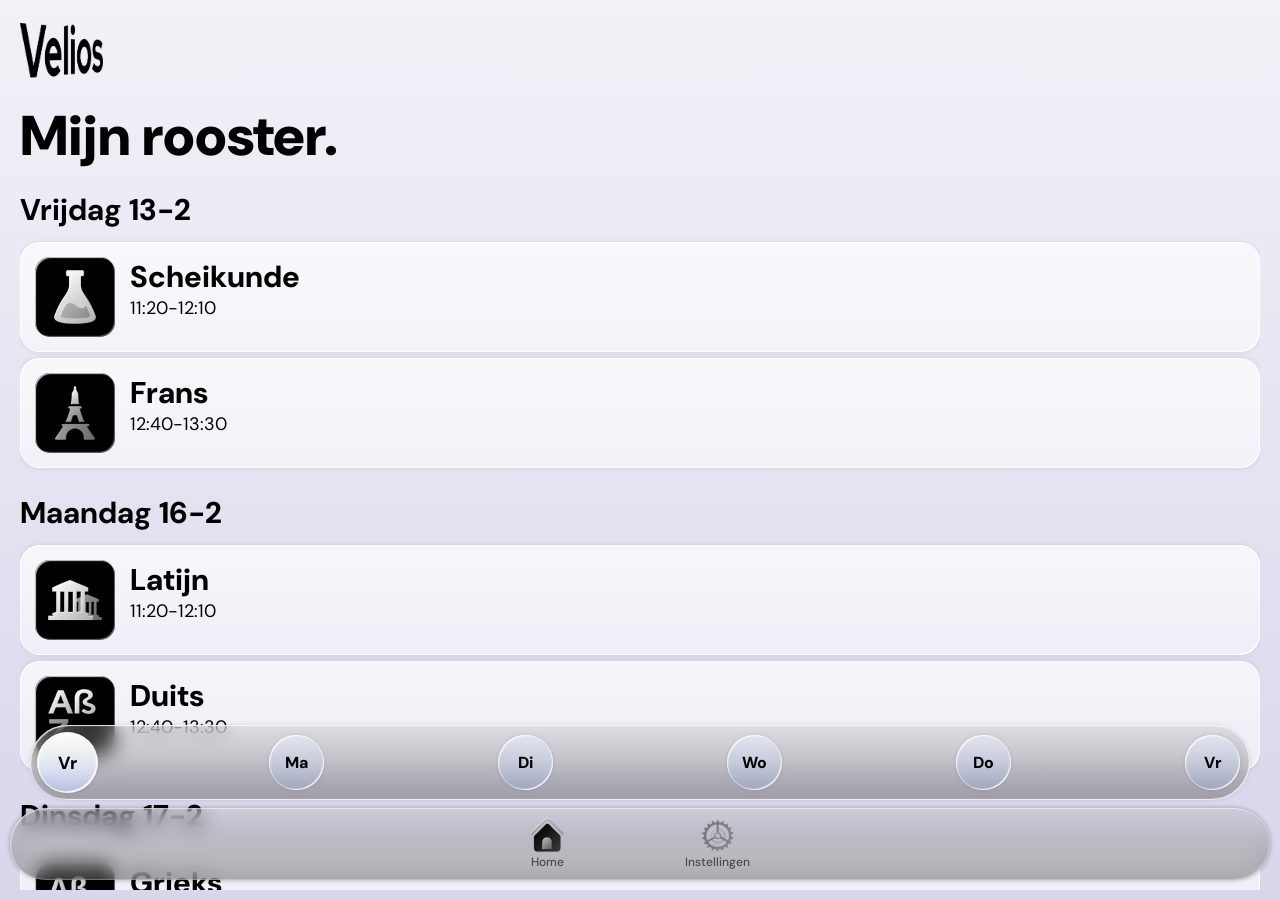
==== app/index.html @ 02312502 "test" ====
<!DOCTYPE html>
<html lang="nl">
<head>
  <meta charset="UTF-8" />
  <meta name="viewport" content="width=device-width, initial-scale=1.0, maximum-scale=1.0, minimum-scale=1.0, user-scalable=no"/>
  <title>vRooster</title>
  <link rel="stylesheet" id="themeStylesheet" href="webapp.css"/>
  <link rel="manifest" href="manifest.json">
  <meta name="theme-color" content="#F2F1F7">
  <meta name="apple-mobile-web-app-status-bar-style" content="black-translucent">
  <meta name="apple-mobile-web-app-capable" content="yes">
  <link href="https://cdn.jsdelivr.net/npm/bootstrap-icons/font/bootstrap-icons.css" rel="stylesheet">
  <link rel="stylesheet" href="https://fonts.googleapis.com/css2?family=Material+Symbols+Outlined:opsz,wght,FILL,GRAD@20..48,100..700,0..1,-50..200&icon_names=install_desktop" />
</head>
<body>
    <div class="main-content">
        <div class="logo"></div>
        <h1>Mijn rooster.</h1>
        <div class="rooster">
            <div class="zijbalk">
              <div class="dag-knop" onclick="window.location.href='#vrij'">Vr</div>
              <div class="dag-knop" onclick="window.location.href='#ma'">Ma</div>
              <div class="dag-knop" onclick="window.location.href='#di'">Di</div>
              <div class="dag-knop" onclick="window.location.href='#wo'">Wo</div>
              <div class="dag-knop" onclick="window.location.href='#do'">Do</div>
              <div class="dag-knop" onclick="window.location.href='#vr'">Vr</div>
            </div>
            <div class="lijst">
              <div class="dag" id="vrij">
                <div class="dag-titel"><b>Vrijdag</b> 13-2</div>
                <div class="dag-knoppen">
                  <div class="lijst-item" data-overlay="overlay-1">
                    <div class="dag-img" data-vak="sk"></div>
                    <div class="dag-titels">
                      <div class="titel">Scheikunde</div>
                      <div class="subtitel">11:20-12:10</div>
                    </div>
                  </div>
                  <div class="lijst-item" data-overlay="overlay-7">
                    <div class="dag-img" data-vak="fa"></div>
                    <div class="dag-titels">
                      <div class="titel">Frans</div>
                      <div class="subtitel">12:40-13:30</div>
                    </div>
                  </div>
                </div>
              </div>
              
              <div class="dag" id="ma">
                <div class="dag-titel"><b>Maandag</b> 16-2</div>
                <div class="dag-knoppen">
                  <div class="lijst-item" data-overlay="overlay-2">
                    <div class="dag-img" data-vak="la"></div>
                    <div class="dag-titels">
                      <div class="titel">Latijn</div>
                      <div class="subtitel">11:20-12:10</div>
                    </div>
                  </div>
                  <div class="lijst-item" data-overlay="overlay-8">
                    <div class="dag-img" data-vak="du"></div>
                    <div class="dag-titels">
                      <div class="titel">Duits</div>
                      <div class="subtitel">12:40-13:30</div>
                    </div>
                  </div>
                </div>
              </div>

              <div class="dag" id="di">
                <div class="dag-titel"><b>Dinsdag</b> 17-2</div>
                <div class="dag-knoppen">
                  <div class="lijst-item" data-overlay="overlay-3">
                    <div class="dag-img" data-vak="gr"></div>
                    <div class="dag-titels">
                      <div class="titel">Grieks</div>
                      <div class="subtitel">11:20-12:10</div>
                    </div>
                  </div>
                  <div class="lijst-item" data-overlay="overlay-9">
                    <div class="dag-img" data-vak="wi"></div>
                    <div class="dag-titels">
                      <div class="titel">Wiskunde</div>
                      <div class="subtitel">12:40-13:30</div>
                    </div>
                  </div>
                </div>
              </div>

              <div class="dag" id="wo">
                <div class="dag-titel"><b>Woensdag</b> 18-2</div>
                <div class="dag-knoppen">
                  <div class="lijst-item" data-overlay="overlay-4">
                    <div class="dag-img" data-vak="ak"></div>
                    <div class="dag-titels">
                      <div class="titel">Aardrijkskunde</div>
                      <div class="subtitel">11:20-12:10</div>
                    </div>
                  </div>
                  <div class="lijst-item" data-overlay="overlay-10">
                    <div class="dag-img" data-vak="ec"></div>
                    <div class="dag-titels">
                      <div class="titel">Economie</div>
                      <div class="subtitel">12:40-13:30</div>
                    </div>
                  </div>
                </div>
              </div>

              <div class="dag" id="do">
                <div class="dag-titel"><b>Donderdag</b> 19-2</div>
                <div class="dag-knoppen">
                  <div class="lijst-item" data-overlay="overlay-5">
                    <div class="dag-img" data-vak="ne"></div>
                    <div class="dag-titels">
                      <div class="titel">Nederlands</div>
                      <div class="subtitel">11:20-12:10</div>
                    </div>
                  </div>
                  <div class="lijst-item" data-overlay="overlay-11">
                    <div class="dag-img" data-vak="na"></div>
                    <div class="dag-titels">
                      <div class="titel">Natuurkunde</div>
                      <div class="subtitel">12:40-13:30</div>
                    </div>
                  </div>
                </div>
              </div>

              <div class="dag" id="vr">
                <div class="dag-titel"><b>Vrijdag</b> 20-2</div>
                <div class="dag-knoppen">
                  <div class="lijst-item" data-overlay="overlay-6">
                    <div class="dag-img" data-vak="gs"></div>
                    <div class="dag-titels">
                      <div class="titel">Geschiedenis</div>
                      <div class="subtitel">11:20-12:10</div>
                    </div>
                  </div>
                  <div class="lijst-item" data-overlay="overlay-12">
                    <div class="dag-img" data-vak="en"></div>
                    <div class="dag-titels">
                      <div class="titel">Engels</div>
                      <div class="subtitel">12:40-13:30</div>
                    </div>
                  </div>
                </div>
              </div>
            </div>
        </div>
    </div>
    
    <div class="nav">
        <div class="nav-button" onclick="window.location.href='index.html'"><div class="nav-item" data-nav-name="home" data-active="1"></div><div class="nav-label">Home</div></div>
        <div class="nav-button" onclick="window.location.href='settings.html'"><div class="nav-item" data-nav-name="settings" data-active="0"></div><div class="nav-label">Instellingen</div></div>
    </div>

    <!-- Overlays -->
    <div id="overlay-1" class="overlay" aria-hidden="true">
      <div class="overlay-panel" role="dialog" aria-modal="true">
        <div class="overlay-content">
          <div class="overlay-header">
            <div>
              <button class="overlay-close"><div class="esc-btn"></div> Sluiten</button>
              <div class="overlay-title"><div class="titel-img" data-ticon="scheikunde"></div>Scheikunde</div>
              <div class="overlay-body">
                <a href="https://quizlet.com/user/HeyTap/folders/ctp2-2526?i=5mmwjl&x=1xqt" target="_blank" rel="noopener noreferrer"><button class="overlay-btn-quizlet"><div class="quizlet-img"></div>Quizlet</button></a>
                <a href="https://murmellius.magister.net/magister/#/vandaag" target="_blank" rel="noopener noreferrer"><button class="overlay-btn"><div class="magister-img"></div>Magister</button></a>
                <a href="https://drive.google.com/drive/folders/1xifZpcXIuxnKVonqNxPSVy7SeA1ktw_2?usp=sharing" target="_blank" rel="noopener noreferrer"><button class="overlay-btn"><div class="bestanden-img"></div>Bestanden</button></a>
              </div>
              <div class="overlay-subtitle"><b>Theorie:</b><br>Hoofdstuk 2 en 3 (excl. §3.4) en kennis hoofdstuk 1.<br><br><b>Begrippen:</b><br>Hoofdstuk 2 en 3 (excl. §3.4) en evt. hoofdstuk 1.<br><br><b>Overig:</b><br>Reactievergelijkingen kloppend maken.</div>
            </div>
          </div>
        </div>
      </div>
    </div>

    <div id="overlay-2" class="overlay" aria-hidden="true">
      <div class="overlay-panel" role="dialog" aria-modal="true">
        <div class="overlay-content">
          <div class="overlay-header">
            <div>
              <button class="overlay-close"><div class="esc-btn"></div> Sluiten</button>
              <div class="overlay-title"><div class="titel-img" data-ticon="latijn"></div>Latijn</div>
              <div class="overlay-body">
                <a href="https://murmellius.magister.net/magister/#/vandaag" target="_blank" rel="noopener noreferrer"><button class="overlay-btn"><div class="magister-img"></div>Magister</button></a>
                <a href="https://drive.google.com/drive/folders/1baB-trtODlMS1krdKDX-0Hj2qSnZIbfF?usp=sharing" target="_blank" rel="noopener noreferrer"><button class="overlay-btn"><div class="bestanden-img"></div>Bestanden</button></a>
              </div>
              <div class="overlay-subtitle"><b>Theorie:</b><br>Cultuur en grammatica hoofdstuk 15 en 16, teksten 15A, 15B en 16B.<br><br><b>Begrippen:</b><br>-<br><br><b>Overig:</b><br>-</div>
            </div>
          </div>
        </div>
      </div>
    </div>

    <div id="overlay-3" class="overlay" aria-hidden="true">
      <div class="overlay-panel" role="dialog" aria-modal="true">
        <div class="overlay-content">
          <div class="overlay-header">
            <div>
              <button class="overlay-close"><div class="esc-btn"></div> Sluiten</button>
              <div class="overlay-title"><div class="titel-img" data-ticon="grieks"></div>Grieks</div>
              <div class="overlay-body">
                <a href="https://murmellius.magister.net/magister/#/vandaag" target="_blank" rel="noopener noreferrer"><button class="overlay-btn"><div class="magister-img"></div>Magister</button></a>
                <a href="https://drive.google.com/drive/folders/1paKeto_-3y1mDDMxD_5ZOLMPCYskaXbC?usp=sharing" target="_blank" rel="noopener noreferrer"><button class="overlay-btn"><div class="bestanden-img"></div>Bestanden</button></a>
              </div>
              <div class="overlay-subtitle"><b>Theorie:</b><br>Grammatica thema 6, cultuur en Griekse teksten hoofdstuk 26, 27 en 28.<br><br><b>Begrippen:</b><br>-<br><br><b>Overig:</b><br>-</div>
            </div>
          </div>
        </div>
      </div>
    </div>

    <div id="overlay-4" class="overlay" aria-hidden="true">
      <div class="overlay-panel" role="dialog" aria-modal="true">
        <div class="overlay-content">
          <div class="overlay-header">
            <div>
              <button class="overlay-close"><div class="esc-btn"></div> Sluiten</button>
              <div class="overlay-title"><div class="titel-img" data-ticon="aardrijkskunde"></div>Aardrijkskunde</div>
              <div class="overlay-body">
                <a href="https://quizlet.com/user/HeyTap/folders/ctp2-2526?i=5mmwjl&x=1xqt" target="_blank" rel="noopener noreferrer"><button class="overlay-btn-quizlet"><div class="quizlet-img"></div>Quizlet</button></a>
                <a href="https://murmellius.magister.net/magister/#/vandaag" target="_blank" rel="noopener noreferrer"><button class="overlay-btn"><div class="magister-img"></div>Magister</button></a>
                <a href="https://drive.google.com/drive/folders/1UbmNF2tttqWKA5SFx-zNnhwEPM0RE98z?usp=sharing" target="_blank" rel="noopener noreferrer"><button class="overlay-btn"><div class="bestanden-img"></div>Bestanden</button></a>
              </div>
              <div class="overlay-subtitle"><b>Theorie:</b><br>Hoofdstuk 1 (§1.2 t/m §1.5) en Hoofdstuk 3 (§3.1 t/m §3.5).<br><br><b>Begrippen:</b><br>Hoofdstuk 1 (§1.2 t/m §1.5) en Hoofdstuk 3 (§3.1 t/m §3.5).<br><br><b>Overig:</b><br>-</div>
            </div>
          </div>
        </div>
      </div>
    </div>

    <div id="overlay-5" class="overlay" aria-hidden="true">
      <div class="overlay-panel" role="dialog" aria-modal="true">
        <div class="overlay-content">
          <div class="overlay-header">
            <div>
              <button class="overlay-close"><div class="esc-btn"></div> Sluiten</button>
              <div class="overlay-title"><div class="titel-img" data-ticon="nederlands"></div>Nederlands</div>
              <div class="overlay-body">
                <a href="https://murmellius.magister.net/magister/#/vandaag" target="_blank" rel="noopener noreferrer"><button class="overlay-btn"><div class="magister-img"></div>Magister</button></a>
                <a href="https://drive.google.com/drive/folders/15dHuR2Rnv5O-DC753tPuphvROs0MQaQZ?usp=sharing" target="_blank" rel="noopener noreferrer"><button class="overlay-btn"><div class="bestanden-img"></div>Bestanden</button></a>
              </div>
              <div class="overlay-subtitle"><b>Theorie:</b><br>Syllabus zinsontleden.<br><br><b>Begrippen:</b><br>-<br><br><b>Overig:</b><br>Trappetjesschema kunnen maken en bijzinnen kunnen benoemen.</div>
            </div>
          </div>
        </div>
      </div>
    </div>

    <div id="overlay-6" class="overlay" aria-hidden="true">
      <div class="overlay-panel" role="dialog" aria-modal="true">
        <div class="overlay-content">
          <div class="overlay-header">
            <div>
              <button class="overlay-close"><div class="esc-btn"></div> Sluiten</button>
              <div class="overlay-title"><div class="titel-img" data-ticon="geschiedenis"></div>Geschiedenis</div>
              <div class="overlay-body">
                <a href="https://quizlet.com/user/HeyTap/folders/ctp2-2526?i=5mmwjl&x=1xqt" target="_blank" rel="noopener noreferrer"><button class="overlay-btn-quizlet"><div class="quizlet-img"></div>Quizlet</button></a>
                <a href="https://murmellius.magister.net/magister/#/vandaag" target="_blank" rel="noopener noreferrer"><button class="overlay-btn"><div class="magister-img"></div>Magister</button></a>
                <a href="https://drive.google.com/drive/folders/1t8EAqn1Rl3Bfpl7nsSO-A2JWp3LuMhgz?usp=sharing" target="_blank" rel="noopener noreferrer"><button class="overlay-btn"><div class="bestanden-img"></div>Bestanden</button></a>
              </div>
              <div class="overlay-subtitle"><b>Theorie:</b><br>Hoofdstuk 3: De tweede wereldoorlog (§3.1 t/m §3.3).<br><br><b>Begrippen:</b><br>§3.1 t/m §3.3.<br><br><b>Overig:</b><br>Vaardigheden bron herkennen.</div>
            </div>
          </div>
        </div>
      </div>
    </div>

    <div id="overlay-7" class="overlay" aria-hidden="true">
      <div class="overlay-panel" role="dialog" aria-modal="true">
        <div class="overlay-content">
          <div class="overlay-header">
            <div>
              <button class="overlay-close"><div class="esc-btn"></div> Sluiten</button>
              <div class="overlay-title"><div class="titel-img" data-ticon="frans"></div>Frans</div>
              <div class="overlay-body">
                <a href="https://murmellius.magister.net/magister/#/vandaag" target="_blank" rel="noopener noreferrer"><button class="overlay-btn"><div class="magister-img"></div>Magister</button></a>
                <a href="https://drive.google.com/drive/folders/1-wJZ_h_q9RV143Wyxvhl-gcInwqY53K3?usp=sharing" target="_blank" rel="noopener noreferrer"><button class="overlay-btn"><div class="bestanden-img"></div>Bestanden</button></a>
              </div>
              <div class="overlay-subtitle"><b>Theorie:</b><br>Hoofdstuk 2 (deel A, B, C, D, E, F, G, H) en hoofdstuk 3 (deel A, B, C, D).<br><br><b>Begrippen:</b><br>Hoofdstuk 2 deel A, B, E, F en hoofdstuk 3 deel A, B.<br><br><b>Overig:</b><br>Phrases-clés en onrglm. ww'en.</div>
            </div>
          </div>
        </div>
      </div>
    </div>

    <div id="overlay-8" class="overlay" aria-hidden="true">
      <div class="overlay-panel" role="dialog" aria-modal="true">
        <div class="overlay-content">
          <div class="overlay-header">
            <div>
              <button class="overlay-close"><div class="esc-btn"></div> Sluiten</button>
              <div class="overlay-title"><div class="titel-img" data-ticon="duits"></div>Duits</div>
              <div class="overlay-body">
                <a href="https://quizlet.com/user/HeyTap/folders/ctp2-2526?i=5mmwjl&x=1xqt" target="_blank" rel="noopener noreferrer"><button class="overlay-btn-quizlet"><div class="quizlet-img"></div>Quizlet</button></a>
                <a href="https://murmellius.magister.net/magister/#/vandaag" target="_blank" rel="noopener noreferrer"><button class="overlay-btn"><div class="magister-img"></div>Magister</button></a>
                <a href="https://drive.google.com/drive/folders/1UbmNF2tttqWKA5SFx-zNnhwEPM0RE98z?usp=sharing" target="_blank" rel="noopener noreferrer"><button class="overlay-btn"><div class="bestanden-img"></div>Bestanden</button></a>
              </div>
              <div class="overlay-subtitle"><b>Theorie:</b><br>Grammatica 1A-1K (excl. onvt.vt. regelmatige ww'en) en 2A-2J, lezen niveau B1.<br><br><b>Begrippen:</b><br>Vokabeln S45, S50, S7 en S9.<br><br><b>Overig:</b><br>Schrijven van een mail (S7, A7) en luistertoets (onder lestijd).</div>
            </div>
          </div>
        </div>
      </div>
    </div>

    <div id="overlay-9" class="overlay" aria-hidden="true">
      <div class="overlay-panel" role="dialog" aria-modal="true">
        <div class="overlay-content">
          <div class="overlay-header">
            <div>
              <button class="overlay-close"><div class="esc-btn"></div> Sluiten</button>
              <div class="overlay-title"><div class="titel-img" data-ticon="wiskunde"></div>Wiskunde</div>
              <div class="overlay-body">
                <a href="https://murmellius.magister.net/magister/#/vandaag" target="_blank" rel="noopener noreferrer"><button class="overlay-btn"><div class="magister-img"></div>Magister</button></a>
                <a href="https://drive.google.com/drive/folders/1JxLQk4R6vttBavVn1uc8hpKeva16Ac4c?usp=sharing" target="_blank" rel="noopener noreferrer"><button class="overlay-btn"><div class="bestanden-img"></div>Bestanden</button></a>
              </div>
              <div class="overlay-subtitle"><b>Theorie:</b><br>Hoofdstuk 5 (en kennis H3).<br><br><b>Begrippen:</b><br>-<br><br><b>Overig:</b><br>ABC-formule en X defineren.</div>
            </div>
          </div>
        </div>
      </div>
    </div>

    <div id="overlay-10" class="overlay" aria-hidden="true">
      <div class="overlay-panel" role="dialog" aria-modal="true">
        <div class="overlay-content">
          <div class="overlay-header">
            <div>
              <button class="overlay-close"><div class="esc-btn"></div> Sluiten</button>
              <div class="overlay-title"><div class="titel-img" data-ticon="economie"></div>Economie</div>
              <div class="overlay-body">
                <a href="https://quizlet.com/user/HeyTap/folders/ctp2-2526?i=5mmwjl&x=1xqt" target="_blank" rel="noopener noreferrer"><button class="overlay-btn-quizlet"><div class="quizlet-img"></div>Quizlet</button></a>
                <a href="https://murmellius.magister.net/magister/#/vandaag" target="_blank" rel="noopener noreferrer"><button class="overlay-btn"><div class="magister-img"></div>Magister</button></a>
                <a href="https://drive.google.com/drive/folders/10BjxebOg1-P_90GWMWI9JBJyTt0SoIKf?usp=sharing" target="_blank" rel="noopener noreferrer"><button class="overlay-btn"><div class="bestanden-img"></div>Bestanden</button></a>
              </div>
              <div class="overlay-subtitle"><b>Proefwerk alleen voor herkansing.</b><br><br><b>Theorie:</b><br>Syllabus economie leerdoel 1 t/m 16, 18, 19 en opdrachtem 1 t/m 8.<br><br><b>Begrippen:</b><br>Theorie syllabus.<br><br><b>Overig:</b><br>Grafiek tekenen.</div>
            </div>
          </div>
        </div>
      </div>
    </div>

    <div id="overlay-11" class="overlay" aria-hidden="true">
      <div class="overlay-panel" role="dialog" aria-modal="true">
        <div class="overlay-content">
          <div class="overlay-header">
            <div>
              <button class="overlay-close"><div class="esc-btn"></div> Sluiten</button>
              <div class="overlay-title"><div class="titel-img" data-ticon="natuurkunde"></div>Natuurkunde</div>
              <div class="overlay-body">
                <a href="https://quizlet.com/user/HeyTap/folders/ctp2-2526?i=5mmwjl&x=1xqt" target="_blank" rel="noopener noreferrer"><button class="overlay-btn-quizlet"><div class="quizlet-img"></div>Quizlet</button></a>
                <a href="https://murmellius.magister.net/magister/#/vandaag" target="_blank" rel="noopener noreferrer"><button class="overlay-btn"><div class="magister-img"></div>Magister</button></a>
                <a href="https://drive.google.com/drive/folders/1QP76MRRitgC93EeKIkt-t6_TiZYm4rct?usp=sharing" target="_blank" rel="noopener noreferrer"><button class="overlay-btn"><div class="bestanden-img"></div>Bestanden</button></a>
              </div>
              <div class="overlay-subtitle"><b>Theorie:</b><br>Hoofdstuk 2 (§2.1 t/m 2.5) excl. 'Een platte lens...' (103), 'Convergeren met een spiegel' (105), 'Schotelantenne', 'Telescoop' (106), 'Holle lens en...' (113), 'In- en uitzoomen' (128), Tekst 131-132 en Hoofdstuk 3 (§3.2 t/m §3.5).<br><br><b>Begrippen:</b><br>Hoofdstuk 2 §2 t/m §5 en hoofdstuk 3 §3.2 t/m §3.5.<br><br><b>Overig:</b><br>Vervalvergelijking opschrijven.</div>
            </div>
          </div>
        </div>
      </div>
    </div>

    <div id="overlay-12" class="overlay" aria-hidden="true">
      <div class="overlay-panel" role="dialog" aria-modal="true">
        <div class="overlay-content">
          <div class="overlay-header">
            <div>
              <button class="overlay-close"><div class="esc-btn"></div> Sluiten</button>
              <div class="overlay-title"><div class="titel-img" data-ticon="engels"></div>Engels</div>
              <div class="overlay-body">
                <a href="https://murmellius.magister.net/magister/#/vandaag" target="_blank" rel="noopener noreferrer"><button class="overlay-btn"><div class="magister-img"></div>Magister</button></a>
                <a href="https://drive.google.com/drive/folders/101mYx_4WwLLp5r0htZbWBG0E_zvIDpu4?usp=sharing" target="_blank" rel="noopener noreferrer"><button class="overlay-btn"><div class="bestanden-img"></div>Bestanden</button></a>
              </div>
              <div class="overlay-subtitle"><b>Theorie:</b><br>Unit 3 (A, B, D, E), unit 5 (A, B, E) en unit 6 (A t/m E).<br><br><b>Begrippen:</b><br>-<br><br><b>Overig:</b><br>Zinnen van het actief naar het passief omzetten.</div>
            </div>
          </div>
        </div>
      </div>
    </div>

</body>
<script>
function triggerAnimation() {
  const mainContent = document.querySelector(".main-content");
  if (!mainContent) return;

  // Reset naar beginstaat
  mainContent.classList.remove("page-in");

  // Forceer reflow zodat animatie opnieuw kan starten
  void mainContent.offsetWidth;

  // Start animatie opnieuw
  mainContent.classList.add("page-in");
}

// Eerste load
document.addEventListener("DOMContentLoaded", triggerAnimation);

// Als pagina uit de bfcache komt (terugnavigatie)
window.addEventListener("pageshow", (event) => {
  if (event.persisted) {
    triggerAnimation();
  }
});

// Ook bij klik op interne links animatie verwijderen (voor overgang)
document.querySelectorAll('a').forEach(link => {
  link.addEventListener('click', () => {
    const mainContent = document.querySelector(".main-content");
    if (!mainContent) return;
    mainContent.classList.remove("page-in");
  });
});
</script>
<script>
// Functie om actieve dag te highlighten
function updateActiveDag() {
  const dagen = document.querySelectorAll('.dag');
  const dagKnoppen = document.querySelectorAll('.dag-knop');
  
  // Vind welke dag momenteel zichtbaar is
  let activeDag = null;
  dagen.forEach(dag => {
    const rect = dag.getBoundingClientRect();
    // Check of de dag in het viewport is (met 20px offset)
    if (rect.top >= -100 && rect.top < window.innerHeight / 2) {
      activeDag = dag.id;
    }
  });
  
  // Update de knoppen
  dagKnoppen.forEach((knop, index) => {
    const href = knop.getAttribute('onclick').match(/#(.+)'/)[1];
    if (href === activeDag) {
      knop.classList.add('active');
    } else {
      knop.classList.remove('active');
    }
  });
}

// Luister naar scroll events
document.querySelector('.lijst').addEventListener('scroll', updateActiveDag);

// Ook bij page load
document.addEventListener('DOMContentLoaded', updateActiveDag);
</script>
<script>
  // open/close helpers
  const openOverlay = id => {
    closeAllOverlays();
    const el = document.getElementById(id);
    if (!el) return;
    el.classList.add('active');
    el.setAttribute('aria-hidden', 'false');
  };
  
  const closeOverlay = el => {
    if (!el) return;
    el.classList.remove('active');
    el.setAttribute('aria-hidden', 'true');
  };
  
  const closeAllOverlays = () => {
    document.querySelectorAll('.overlay.active').forEach(o => closeOverlay(o));
  };
  
  // lijst-item clicks open assigned overlay
  document.querySelectorAll('.lijst-item[data-overlay]').forEach(item => {
    item.addEventListener('click', () => {
      const target = item.dataset.overlay;
      if (target) openOverlay(target);
    });
  });
  
  // overlay internal buttons
  document.querySelectorAll('.overlay').forEach(overlay => {
    // close button
    overlay.querySelectorAll('[data-close]').forEach(btn => {
      btn.addEventListener('click', e => {
        e.stopPropagation();
        closeOverlay(overlay);
      });
    });
    
    // buttons that open other overlays
    overlay.querySelectorAll('[data-open]').forEach(btn => {
      btn.addEventListener('click', e => {
        const target = btn.dataset.open;
        if (target) openOverlay(target);
      });
    });
  });
  
  // zorg dat wanneer er op de class 'overlay-close' wordt geklikt, het overlay wordt gesloten
  document.querySelectorAll('.overlay-close').forEach(button => {
    button.addEventListener('click', () => {
      const overlay = button.closest('.overlay');
      closeOverlay(overlay);
    });
  });
</script>
</html>
---- app/webapp.css ----
@import url('https://fonts.googleapis.com/css2?family=DM+Sans:ital,opsz,wght@0,9..40,100..1000;1,9..40,100..1000&display=swap');

html {
    scroll-behavior: smooth;
    height: 100%;
    width: 100%;
    margin: 0;
    padding: 0;
}

body {
  background-image: linear-gradient(180deg,rgba(242, 241, 247, 1) 0%, rgba(217, 213, 235, 1) 100%);
  font-family: 'DM Sans', sans-serif;
  font-size: clamp(14px, 4vw, 18px);
  display: flex;
  flex-direction: column;
  height: 100vh;
  width: 100%;
  padding: clamp(10px, 3vh, 20px);
  padding-bottom: 0; /* Geen padding onderaan voor navbar */
  box-sizing: border-box;
  margin: 0;
  overflow: hidden;
  position: relative;
  -webkit-user-select: none; /* Safari/Chrome */
  -moz-user-select: none; /* Firefox */
  -ms-user-select: none; /* Internet Explorer/Edge */
  user-select: none; /* Standaard */
  -webkit-touch-callout: none; /* iOS callout (extra zekerheid) */
}

.logo {
  background-image: url('Assets/branding/logo_mainb_w1024.png');
  background-repeat: no-repeat;
  background-size: contain;
  aspect-ratio: 5.12 / 1;
  width: 300px;
  height: auto;
  display: block;
  margin: 0;
  margin-bottom: clamp(10px, 3vh, 20px);
  flex-shrink: 0; /* Voorkom dat logo verkleint */
}

h1 {
    font-size: clamp(36px, 6vw, 56px);
    font-weight: 900;
    margin: 0;
    margin-bottom: clamp(15px, 2vh, 20px);
    font-family: 'DM Sans', sans-serif;
    flex-shrink: 0; /* Voorkom dat h1 verkleint */
}

.nav {
    padding: clamp(5px, 2vh, 10px);
    display: flex;
    flex-direction: row;
    gap: clamp(120px, 2vw, 150px);
    position: fixed;
    bottom: calc(20px + env(safe-area-inset-bottom));
    left: 10px;
    right: 10px;
    justify-content: center;
    align-items: center;
    background: linear-gradient(180deg,rgba(179, 179, 179, 0.3) 0%, rgba(98, 98, 98, 0.5) 100%);
    border-radius: 50px;
    backdrop-filter: blur(10px);
    box-shadow: 1px 1px 1px rgba(255, 255, 255, 0.6) inset, 
              -1px -1px 1px rgba(255, 255, 255, 0.3) inset,
              0px 0px 5px rgba(0, 0, 0, 0.3);
    position: fixed;
    z-index: 10;
}

.nav-item {
    display: block;
    aspect-ratio: 1 / 1;
    width: 35px;
    height: auto;
    background-size: contain;
    background-repeat: no-repeat;
    cursor: pointer;
    -webkit-tap-highlight-color: transparent;
    -webkit-appearance: none;
    appearance: none;
    outline: none;
    box-sizing: border-box;
    transition: 0.2s ease;
}

.nav-item:active {
    transform: scale(0.6);
    transition: all 0.1s ease;
}

.nav-item[data-nav-name="home"] {
    background-image: url('Assets/icons/nav/home-inactive.png');
}

.nav-item[data-nav-name="settings"] {
    background-image: url('Assets/icons/nav/settings-inactive.png');
}

.nav-item[data-nav-name="home"][data-active="1"] {
    background-image: url('Assets/icons/nav/home-active.png') !important;
}

.nav-item[data-nav-name="settings"][data-active="1"] {
    background-image: url('Assets/icons/nav/settings-active.png') !important;
}

.nav-button {
    display: flex;
    flex-direction: column;
    justify-content: center;
    align-items: center;
    gap: 1px;
}

.nav-label {
    font-size: clamp(10px, 2vw, 12px);
    font-weight: 500;
    color: rgba(0, 0, 0, 0.6);
}

.main-content {
    opacity: 0;
    transform: scale(1.5);
    transition: all 0.5s cubic-bezier(.4,0,.2,1);
    display: flex;
    flex-direction: column;
    width: 100%;
    min-height: 0; /* Belangrijk voor flexbox scrolling */
    flex: 1; /* Vul beschikbare ruimte */
}

.main-content.page-in {
    opacity: 1;
    transform: scale(1);
    transition: all 0.5s cubic-bezier(.4,0,.2,1);
}

.rooster {
    display: flex;
    flex-direction: column;
    width: 100%;
    flex: 1; /* Vul beschikbare ruimte in main-content */
    min-height: 0; /* Belangrijk voor flexbox scrolling */
    padding-bottom: 10px;
    gap: clamp(10px, 2vh, 15px);
}

.zijbalk {
    display: flex;
    align-items: center;
    justify-content: center;
    flex-direction: row;
    gap: 0;
    background: linear-gradient(180deg,rgba(179, 179, 179, 0.3) 0%, rgba(98, 98, 98, 0.5) 100%);
    border-radius: 50px;
    padding: clamp(5px, 2vh, 10px);
    box-shadow: 1px 1px 1px rgba(255, 255, 255, 0.9) inset, 
              -1px -1px 1px rgba(255, 255, 255, 0.9) inset,
              0px 0px 5px rgba(0, 0, 0, 0.1);
    backdrop-filter: blur(10px);
    position: fixed;
    bottom: calc(100px + env(safe-area-inset-bottom));
    left: 10px;
    right: 10px;
    justify-content: space-between;
    box-sizing: border-box;
}

.dag-knop {
    padding: 0; /* Geen padding, we gebruiken width/height */
    width: clamp(45px, 10vw, 55px); /* Vaste breedte */
    height: clamp(45px, 10vw, 55px); /* Zelfde hoogte = perfecte cirkel */
    background: linear-gradient(180deg, rgb(226, 228, 238) 0%, rgba(158, 166, 195, 0.7) 100%);
    border: none;
    border-radius: 50%;
    font-size: clamp(14px, 3vw, 16px);
    font-weight: 800;
    cursor: pointer;
    -webkit-tap-highlight-color: transparent;
    -webkit-appearance: none;
    appearance: none;
    outline: none;
    transition: all 0.2s ease;
    box-shadow: 1px 1px 1px rgba(255, 255, 255, 0.9) inset, 
              -1px -1px 1px rgba(255, 255, 255, 0.9) inset,
              0px 0px 5px rgba(0, 0, 0, 0.1);
    color: #000;
    font-family: 'DM Sans', sans-serif;
    display: flex; /* Verander naar flex */
    align-items: center; /* Verticaal centreren */
    justify-content: center; /* Horizontaal centreren */
    flex-shrink: 0; /* Voorkom krimpen */
    transition: all 0.2s ease;
}

.dag-knop:active {
    transform: scale(0.85);
    filter: brightness(0.8);
}

.dag-knop:active {
    transform: scale(0.8);
    filter: brightness(0.8);
    transition: all 0.1s ease;
}

.dag-knoppen {
    display: flex;
    flex-direction: column;
    gap: clamp(4px, 2vh, 6px);
}

.lijst-item {
    background: linear-gradient(180deg, rgba(255, 255, 255, 0.70) 0%, rgba(255, 255, 255, 0.50) 100%);
    display: flex;
    flex-direction: row;
    padding: clamp(10px, 2vh, 15px);
    border-radius: 20px;
    gap: clamp(10px, 2vw, 15px);
    box-shadow: 1px 1px 1px rgba(255, 255, 255, 0.9) inset, 
              -1px -1px 1px rgba(255, 255, 255, 0.9) inset,
              0px 0px 5px rgba(0, 0, 0, 0.1);
}

.dag-img {
    aspect-ratio: 1 / 1;
    width: 100%;
    max-width: clamp(50px, 8vw, 80px);
    height: auto;
    border-radius: 15px;
    background-size: cover;
    background-repeat: no-repeat;
    box-shadow: 1px 1px 1px rgba(255, 255, 255, 0.8) inset, 
              -1px -1px 1px rgba(255, 255, 255, 0.4) inset;
}

.dag-img[data-vak="sk"] {
    background-image: url('Assets/icons/scheikunde.png');
}

.dag-img[data-vak="fa"] {
    background-image: url('Assets/icons/frans.png');
}

.dag-img[data-vak="la"] {
    background-image: url('Assets/icons/latijn.png');
}

.dag-img[data-vak="du"] {
    background-image: url('Assets/icons/duits.png');
}

.dag-img[data-vak="gr"] {
    background-image: url('Assets/icons/grieks.png');
}

.dag-img[data-vak="wi"] {
    background-image: url('Assets/icons/wiskunde.png');
}

.dag-img[data-vak="ak"] {
    background-image: url('Assets/icons/aardrijkskunde.png');
}

.dag-img[data-vak="ec"] {
    background-image: url('Assets/icons/economie.png');
}

.dag-img[data-vak="ne"] {
    background-image: url('Assets/icons/nederlands.png');
}

.dag-img[data-vak="na"] {
    background-image: url('Assets/icons/natuurkunde.png');
}

.dag-img[data-vak="en"] {
    background-image: url('Assets/icons/engels.png');
}

.dag-img[data-vak="gs"] {
    background-image: url('Assets/icons/geschiedenis.png');
}

.lijst {
    overflow-y: auto;
    overflow-x: hidden;
    width: 100%;
    padding-bottom: 150px;
    scrollbar-width: none; /* Firefox */
    -ms-overflow-style: none;
    scroll-behavior: smooth;
}

.lijst::-webkit-scrollbar {
    display: none; /* Chrome, Safari en Opera */
}

.dag-titel {
    font-size: clamp(20px, 5vw, 30px);
    font-weight: 800;
    margin: 0;
    margin-bottom: clamp(7px, 2vh, 13px); 
}

.dag-knoppen {
    display: flex;
    flex-direction: column;
    gap: clamp(4px, 2vh, 6px);
    margin-bottom: clamp(20px, 3vh, 25px);
}

.dag-knop.active {
    transform: scale(1.1);
    filter: brightness(1.2);
    transition: all 0.2s ease;
}

.titel {
    font-size: clamp(20px, 5vw, 30px);
    font-weight: 800;
}

.overlay {
  position: fixed;
  inset: 0;
  display: flex;
  align-items: center;
  justify-content: center;
  background: rgba(2,6,23,0.7);
  backdrop-filter: blur(4px);
  visibility: hidden;
  opacity: 0;
  transition: all .3s ease;
  z-index: 9;
  perspective: 1000px;
}
.overlay.active {
  visibility: visible;
  opacity: 1;
}
.overlay-panel {
  background: #f2f1f7;
  position: absolute;
  top: 0;
  right: 0;
  left: 0;
  bottom: 0;
  box-shadow: -1px -1px 0 0 rgba(255, 255, 255, 0.30) inset,
              1px 1px 0 0 rgba(255, 255, 255, 0.50) inset;
  color: #0c0c0c;
  width: 100%;
  padding: 20px 20px;
  transform: translateX(100%);
  border-radius: 50px;
  height: 100%;
  display: flex;
  flex-direction: column;
  transition: all .5s cubic-bezier(0,0,.47,1.15);
  overflow: auto;
  overflow-X: hidden;
}
.overlay.active .overlay-panel { border-radius: 50px; transform: translateX(0); border-radius: 0px; transition: transform .5s ease, opacity .5s ease; }
.overlay-header { display:flex; align-items:flex-start; justify-content:space-between; gap:12px; text-align:left; margin-top:10px; }
.overlay-title { display: flex; align-items: center; gap: 8px; font-family: 'DM Sans', sans-serif; font-size: clamp(32px, 64px, 82px); font-weight: 800; margin:0; margin-bottom: 20px; }
.overlay-subtitle { font-family: 'DM Sans', sans-serif; font-size: 24px; color: rgba(0, 0, 0, 0.8); margin-top:6px; }
.overlay-body { margin-top: 12px; display:flex; gap:20px; flex-wrap:wrap; height: 100px; margin-bottom: 30px;}
.overlay-close {
  background: linear-gradient(180deg, rgba(255, 255, 255, 0.70) 0%, rgba(255, 255, 255, 0.50) 100%);
  font-size: 24px;
  cursor: pointer;
  user-select: none;
  border-radius: 8px;
  transition: all 0.3s ease;
  border: none;
  box-shadow: 1px 1px 1px rgba(255, 255, 255, 0.9) inset, 
              -1px -1px 1px rgba(255, 255, 255, 0.9) inset,
              0px 0px 5px rgba(0, 0, 0, 0.1);
  font-family: 'DM Sans', sans-serif;
  border-radius: 15px;
  font-weight: 700;
  white-space: nowrap;
  height: 44px;
  width: auto;
  padding: 0 16px;
  margin-bottom: 60px;
  display: flex;
  align-items: center;
  gap: 8px;
}

.overlay-close:hover {
    background: rgba(255, 255, 255, 0.7);
    transform: scale(1.02);
}

.overlay-content {
  display: flex;
  flex-direction: column;
  margin: 16px;
}
.overlay-btn {
  background: linear-gradient(180deg, rgba(255, 255, 255, 0.70) 0%, rgba(255, 255, 255, 0.50) 100%);
  box-shadow: 1px 1px 1px rgba(255, 255, 255, 0.9) inset, 
              -1px -1px 1px rgba(255, 255, 255, 0.9) inset,
              0px 0px 5px rgba(0, 0, 0, 0.1);
  color: #000;
  border-radius: 18px;
  border: none;
  cursor: pointer;
  font-weight: 700;
  font-size: 18px;
  font-family: 'DM Sans', sans-serif;
  transition: all 0.3s cubic-bezier(0,0,.47,1.15);
  width: 150px;
  height: 100%;
  display: flex;
  flex-direction: column;
  justify-content: space-between;
  align-items: center;
  padding: 15px;
}

a {
  text-decoration: none;
  color: inherit;
}

.overlay-btn-quizlet {
  background: linear-gradient(180deg, rgba(66, 85, 255, 1.0) 0%, rgba(66, 85, 255, 0.80) 100%);
  box-shadow: 1px 1px 1px rgba(255, 255, 255, 0.6) inset, 
              -1px -1px 1px rgba(255, 255, 255, 0.6) inset,
              0px 0px 5px rgba(0, 0, 0, 0.1);
  color: #fff;
  border-radius: 18px;
  border: none;
  cursor: pointer;
  font-weight: 700;
  font-size: 18px;
  font-family: 'DM Sans', sans-serif;
  transition: all 0.3s cubic-bezier(0,0,.47,1.15);
  width: 150px;
  height: 100%;
  display: flex;
  flex-direction: column;
  justify-content: space-between;
  align-items: center;
  padding: 15px;
}
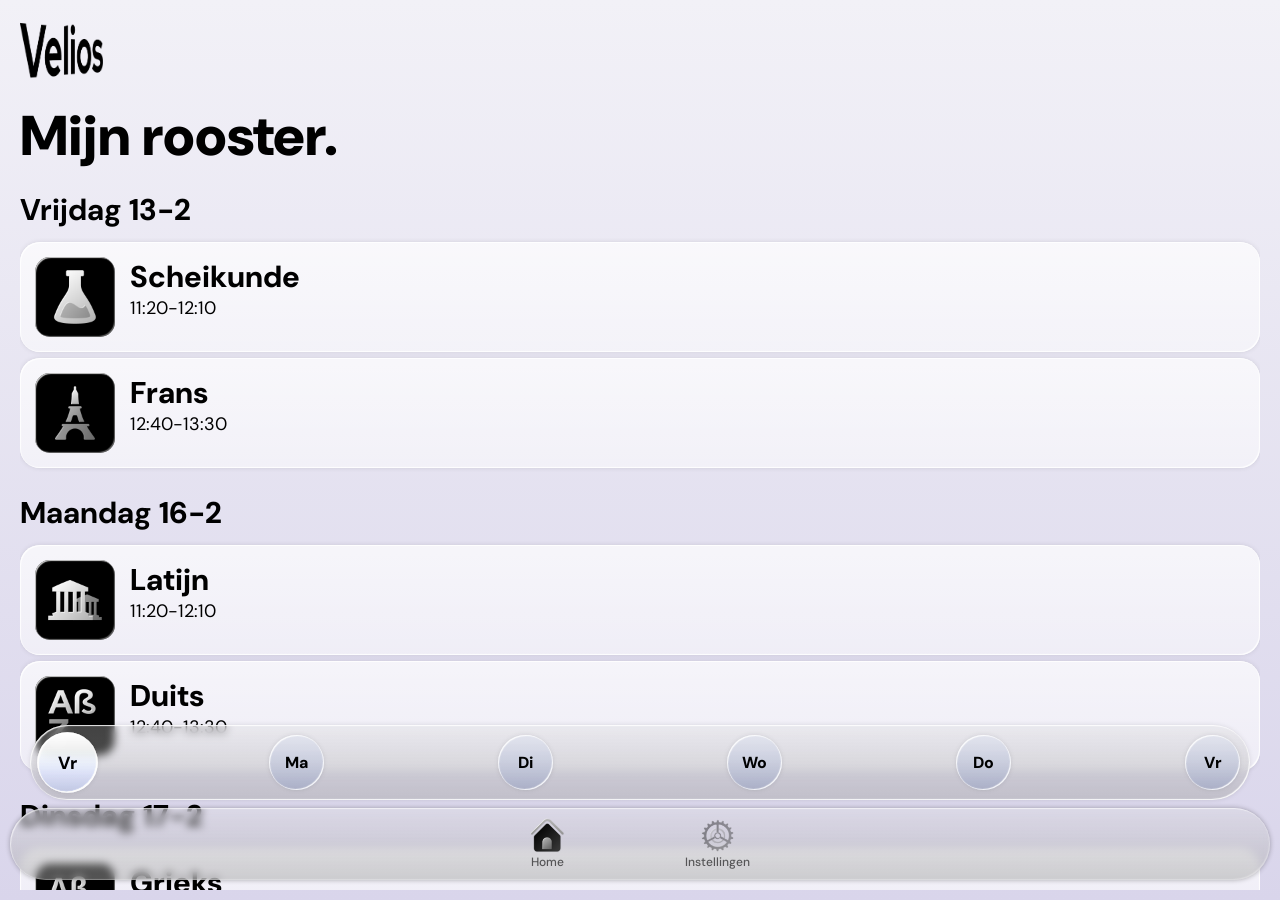
==== commit a4f17f60: "fix" ====
--- a/app/index.html
+++ b/app/index.html
@@ -160,11 +160,10 @@
         <div class="overlay-content">
           <div class="overlay-header">
             <div>
-              <button class="overlay-close"><div class="esc-btn"></div> Sluiten</button>
+              <button class="overlay-close"><div class="esc-btn"></div></button>
               <div class="overlay-title"><div class="titel-img" data-ticon="scheikunde"></div>Scheikunde</div>
               <div class="overlay-body">
                 <a href="https://quizlet.com/user/HeyTap/folders/ctp2-2526?i=5mmwjl&x=1xqt" target="_blank" rel="noopener noreferrer"><button class="overlay-btn-quizlet"><div class="quizlet-img"></div>Quizlet</button></a>
-                <a href="https://murmellius.magister.net/magister/#/vandaag" target="_blank" rel="noopener noreferrer"><button class="overlay-btn"><div class="magister-img"></div>Magister</button></a>
                 <a href="https://drive.google.com/drive/folders/1xifZpcXIuxnKVonqNxPSVy7SeA1ktw_2?usp=sharing" target="_blank" rel="noopener noreferrer"><button class="overlay-btn"><div class="bestanden-img"></div>Bestanden</button></a>
               </div>
               <div class="overlay-subtitle"><b>Theorie:</b><br>Hoofdstuk 2 en 3 (excl. §3.4) en kennis hoofdstuk 1.<br><br><b>Begrippen:</b><br>Hoofdstuk 2 en 3 (excl. §3.4) en evt. hoofdstuk 1.<br><br><b>Overig:</b><br>Reactievergelijkingen kloppend maken.</div>
@@ -179,7 +178,7 @@
         <div class="overlay-content">
           <div class="overlay-header">
             <div>
-              <button class="overlay-close"><div class="esc-btn"></div> Sluiten</button>
+              <button class="overlay-close"><div class="esc-btn"></div></button>
               <div class="overlay-title"><div class="titel-img" data-ticon="latijn"></div>Latijn</div>
               <div class="overlay-body">
                 <a href="https://murmellius.magister.net/magister/#/vandaag" target="_blank" rel="noopener noreferrer"><button class="overlay-btn"><div class="magister-img"></div>Magister</button></a>
@@ -197,7 +196,7 @@
         <div class="overlay-content">
           <div class="overlay-header">
             <div>
-              <button class="overlay-close"><div class="esc-btn"></div> Sluiten</button>
+              <button class="overlay-close"><div class="esc-btn"></div></button>
               <div class="overlay-title"><div class="titel-img" data-ticon="grieks"></div>Grieks</div>
               <div class="overlay-body">
                 <a href="https://murmellius.magister.net/magister/#/vandaag" target="_blank" rel="noopener noreferrer"><button class="overlay-btn"><div class="magister-img"></div>Magister</button></a>
@@ -215,7 +214,7 @@
         <div class="overlay-content">
           <div class="overlay-header">
             <div>
-              <button class="overlay-close"><div class="esc-btn"></div> Sluiten</button>
+              <button class="overlay-close"><div class="esc-btn"></div></button>
               <div class="overlay-title"><div class="titel-img" data-ticon="aardrijkskunde"></div>Aardrijkskunde</div>
               <div class="overlay-body">
                 <a href="https://quizlet.com/user/HeyTap/folders/ctp2-2526?i=5mmwjl&x=1xqt" target="_blank" rel="noopener noreferrer"><button class="overlay-btn-quizlet"><div class="quizlet-img"></div>Quizlet</button></a>
@@ -234,7 +233,7 @@
         <div class="overlay-content">
           <div class="overlay-header">
             <div>
-              <button class="overlay-close"><div class="esc-btn"></div> Sluiten</button>
+              <button class="overlay-close"><div class="esc-btn"></div></button>
               <div class="overlay-title"><div class="titel-img" data-ticon="nederlands"></div>Nederlands</div>
               <div class="overlay-body">
                 <a href="https://murmellius.magister.net/magister/#/vandaag" target="_blank" rel="noopener noreferrer"><button class="overlay-btn"><div class="magister-img"></div>Magister</button></a>
@@ -252,7 +251,7 @@
         <div class="overlay-content">
           <div class="overlay-header">
             <div>
-              <button class="overlay-close"><div class="esc-btn"></div> Sluiten</button>
+              <button class="overlay-close"><div class="esc-btn"></div></button>
               <div class="overlay-title"><div class="titel-img" data-ticon="geschiedenis"></div>Geschiedenis</div>
               <div class="overlay-body">
                 <a href="https://quizlet.com/user/HeyTap/folders/ctp2-2526?i=5mmwjl&x=1xqt" target="_blank" rel="noopener noreferrer"><button class="overlay-btn-quizlet"><div class="quizlet-img"></div>Quizlet</button></a>
@@ -271,7 +270,7 @@
         <div class="overlay-content">
           <div class="overlay-header">
             <div>
-              <button class="overlay-close"><div class="esc-btn"></div> Sluiten</button>
+              <button class="overlay-close"><div class="esc-btn"></div></button>
               <div class="overlay-title"><div class="titel-img" data-ticon="frans"></div>Frans</div>
               <div class="overlay-body">
                 <a href="https://murmellius.magister.net/magister/#/vandaag" target="_blank" rel="noopener noreferrer"><button class="overlay-btn"><div class="magister-img"></div>Magister</button></a>
@@ -289,7 +288,7 @@
         <div class="overlay-content">
           <div class="overlay-header">
             <div>
-              <button class="overlay-close"><div class="esc-btn"></div> Sluiten</button>
+              <button class="overlay-close"><div class="esc-btn"></div></button>
               <div class="overlay-title"><div class="titel-img" data-ticon="duits"></div>Duits</div>
               <div class="overlay-body">
                 <a href="https://quizlet.com/user/HeyTap/folders/ctp2-2526?i=5mmwjl&x=1xqt" target="_blank" rel="noopener noreferrer"><button class="overlay-btn-quizlet"><div class="quizlet-img"></div>Quizlet</button></a>
@@ -308,7 +307,7 @@
         <div class="overlay-content">
           <div class="overlay-header">
             <div>
-              <button class="overlay-close"><div class="esc-btn"></div> Sluiten</button>
+              <button class="overlay-close"><div class="esc-btn"></div></button>
               <div class="overlay-title"><div class="titel-img" data-ticon="wiskunde"></div>Wiskunde</div>
               <div class="overlay-body">
                 <a href="https://murmellius.magister.net/magister/#/vandaag" target="_blank" rel="noopener noreferrer"><button class="overlay-btn"><div class="magister-img"></div>Magister</button></a>
@@ -326,7 +325,7 @@
         <div class="overlay-content">
           <div class="overlay-header">
             <div>
-              <button class="overlay-close"><div class="esc-btn"></div> Sluiten</button>
+              <button class="overlay-close"><div class="esc-btn"></div></button>
               <div class="overlay-title"><div class="titel-img" data-ticon="economie"></div>Economie</div>
               <div class="overlay-body">
                 <a href="https://quizlet.com/user/HeyTap/folders/ctp2-2526?i=5mmwjl&x=1xqt" target="_blank" rel="noopener noreferrer"><button class="overlay-btn-quizlet"><div class="quizlet-img"></div>Quizlet</button></a>
@@ -345,7 +344,7 @@
         <div class="overlay-content">
           <div class="overlay-header">
             <div>
-              <button class="overlay-close"><div class="esc-btn"></div> Sluiten</button>
+              <button class="overlay-close"><div class="esc-btn"></div></button>
               <div class="overlay-title"><div class="titel-img" data-ticon="natuurkunde"></div>Natuurkunde</div>
               <div class="overlay-body">
                 <a href="https://quizlet.com/user/HeyTap/folders/ctp2-2526?i=5mmwjl&x=1xqt" target="_blank" rel="noopener noreferrer"><button class="overlay-btn-quizlet"><div class="quizlet-img"></div>Quizlet</button></a>
@@ -364,7 +363,7 @@
         <div class="overlay-content">
           <div class="overlay-header">
             <div>
-              <button class="overlay-close"><div class="esc-btn"></div> Sluiten</button>
+              <button class="overlay-close"><div class="esc-btn"></div></button>
               <div class="overlay-title"><div class="titel-img" data-ticon="engels"></div>Engels</div>
               <div class="overlay-body">
                 <a href="https://murmellius.magister.net/magister/#/vandaag" target="_blank" rel="noopener noreferrer"><button class="overlay-btn"><div class="magister-img"></div>Magister</button></a>
--- a/app/webapp.css
+++ b/app/webapp.css
@@ -62,9 +62,9 @@
     right: 10px;
     justify-content: center;
     align-items: center;
-    background: linear-gradient(180deg,rgba(179, 179, 179, 0.3) 0%, rgba(98, 98, 98, 0.5) 100%);
+    background: linear-gradient(180deg,rgba(220, 220, 220, 0.3) 0%, rgba(167, 167, 167, 0.5) 100%);
     border-radius: 50px;
-    backdrop-filter: blur(10px);
+    backdrop-filter: blur(4px);
     box-shadow: 1px 1px 1px rgba(255, 255, 255, 0.6) inset, 
               -1px -1px 1px rgba(255, 255, 255, 0.3) inset,
               0px 0px 5px rgba(0, 0, 0, 0.3);
@@ -156,13 +156,13 @@
     justify-content: center;
     flex-direction: row;
     gap: 0;
-    background: linear-gradient(180deg,rgba(179, 179, 179, 0.3) 0%, rgba(98, 98, 98, 0.5) 100%);
+    background: linear-gradient(180deg,rgba(220, 220, 220, 0.3) 0%, rgba(167, 167, 167, 0.5) 100%);
     border-radius: 50px;
     padding: clamp(5px, 2vh, 10px);
     box-shadow: 1px 1px 1px rgba(255, 255, 255, 0.9) inset, 
               -1px -1px 1px rgba(255, 255, 255, 0.9) inset,
               0px 0px 5px rgba(0, 0, 0, 0.1);
-    backdrop-filter: blur(10px);
+    backdrop-filter: blur(4px);
     position: fixed;
     bottom: calc(100px + env(safe-area-inset-bottom));
     left: 10px;
@@ -355,7 +355,7 @@
               1px 1px 0 0 rgba(255, 255, 255, 0.50) inset;
   color: #0c0c0c;
   width: 100%;
-  padding: 20px 20px;
+  padding: 5px 5px;
   transform: translateX(100%);
   border-radius: 50px;
   height: 100%;
@@ -365,32 +365,32 @@
   overflow: auto;
   overflow-X: hidden;
 }
-.overlay.active .overlay-panel { border-radius: 50px; transform: translateX(0); border-radius: 0px; transition: transform .5s ease, opacity .5s ease; }
+.overlay.active .overlay-panel { border-radius: 50px; transform: translateX(0); border-radius: 0px; transition: transform .5s ease, opacity .2s ease; }
 .overlay-header { display:flex; align-items:flex-start; justify-content:space-between; gap:12px; text-align:left; margin-top:10px; }
-.overlay-title { display: flex; align-items: center; gap: 8px; font-family: 'DM Sans', sans-serif; font-size: clamp(32px, 64px, 82px); font-weight: 800; margin:0; margin-bottom: 20px; }
-.overlay-subtitle { font-family: 'DM Sans', sans-serif; font-size: 24px; color: rgba(0, 0, 0, 0.8); margin-top:6px; }
-.overlay-body { margin-top: 12px; display:flex; gap:20px; flex-wrap:wrap; height: 100px; margin-bottom: 30px;}
+.overlay-title { display: flex; align-items: center; gap: 8px; font-family: 'DM Sans', sans-serif; font-size: clamp(42px, 5vw, 62px); font-weight: 800; margin:0; margin-bottom: 20px; }
+.overlay-subtitle { font-family: 'DM Sans', sans-serif; font-size: 18px; color: rgba(0, 0, 0, 0.8); margin-top:6px; }
+.overlay-body { margin-top: 12px; display:flex; gap:20px; flex-wrap:wrap; height: 80px; margin-bottom: 30px;}
 .overlay-close {
   background: linear-gradient(180deg, rgba(255, 255, 255, 0.70) 0%, rgba(255, 255, 255, 0.50) 100%);
-  font-size: 24px;
   cursor: pointer;
   user-select: none;
-  border-radius: 8px;
+  border-radius: 50%;
   transition: all 0.3s ease;
   border: none;
   box-shadow: 1px 1px 1px rgba(255, 255, 255, 0.9) inset, 
               -1px -1px 1px rgba(255, 255, 255, 0.9) inset,
               0px 0px 5px rgba(0, 0, 0, 0.1);
   font-family: 'DM Sans', sans-serif;
-  border-radius: 15px;
+  border-radius: 50%;
   font-weight: 700;
-  white-space: nowrap;
-  height: 44px;
-  width: auto;
+ aspect-ratio: 1 / 1;
+  height: 50px;
+  width: 50px;
   padding: 0 16px;
-  margin-bottom: 60px;
+  margin-bottom: 30px;
   display: flex;
   align-items: center;
+  justify-content: center;
   gap: 8px;
 }
 
@@ -414,10 +414,10 @@
   border: none;
   cursor: pointer;
   font-weight: 700;
-  font-size: 18px;
+  font-size: 16px;
   font-family: 'DM Sans', sans-serif;
   transition: all 0.3s cubic-bezier(0,0,.47,1.15);
-  width: 150px;
+  width: 100px;
   height: 100%;
   display: flex;
   flex-direction: column;
@@ -441,14 +441,97 @@
   border: none;
   cursor: pointer;
   font-weight: 700;
-  font-size: 18px;
+  font-size: 16px;
   font-family: 'DM Sans', sans-serif;
   transition: all 0.3s cubic-bezier(0,0,.47,1.15);
-  width: 150px;
+  width: 100px;
   height: 100%;
   display: flex;
   flex-direction: column;
   justify-content: space-between;
   align-items: center;
   padding: 15px;
+}
+
+.esc-btn {
+  aspect-ratio: 1 / 1;
+  height: 36px;
+  width: 36px;
+  display: block;
+  line-height: 0;
+  background: url(Assets/Icons/ESC.png) center/cover no-repeat;
+}
+
+.quizlet-img {
+  display: block;
+  height: 36px;
+  width: 36px;
+  background: url(Assets/Icons/overlay/Quizlet.png) center/contain no-repeat;
+}
+
+.magister-img {
+  display: block;
+  height: 36px;
+  width: 36px;
+  background: url(Assets/Icons/overlay/Magister.png) center/contain no-repeat;
+}
+
+.bestanden-img {
+  display: block;
+  height: 32px;
+  width: 32px;
+  background: url(Assets/Icons/overlay/bestanden.png) center/contain no-repeat;
+}
+
+.titel-img[data-ticon="scheikunde"] {
+  background: url(Assets/Icons/text/scheikunde.png) center/contain no-repeat;
+}
+
+.titel-img[data-ticon="latijn"] {
+  background: url(Assets/Icons/text/latijn.png) center/contain no-repeat;
+}
+
+.titel-img[data-ticon="grieks"] {
+  background: url(Assets/Icons/text/grieks.png) center/contain no-repeat;
+}
+
+.titel-img[data-ticon="aardrijkskunde"] {
+  background: url(Assets/Icons/text/aardrijkskunde.png) center/contain no-repeat;
+}
+
+.titel-img[data-ticon="nederlands"] {
+  background: url(Assets/Icons/text/nederlands.png) center/contain no-repeat;
+}
+
+.titel-img[data-ticon="geschiedenis"] {
+  background: url(Assets/Icons/text/geschiedenis.png) center/contain no-repeat;
+}
+
+.titel-img[data-ticon="frans"] {
+  background: url(Assets/Icons/text/frans.png) center/contain no-repeat;
+}
+
+.titel-img[data-ticon="duits"] {
+  background: url(Assets/Icons/text/duits.png) center/contain no-repeat;
+}
+
+.titel-img[data-ticon="wiskunde"] {
+  background: url(Assets/Icons/text/wiskunde.png) center/contain no-repeat;
+}
+
+.titel-img[data-ticon="economie"] {
+  background: url(Assets/Icons/text/economie.png) center/contain no-repeat;
+}
+
+.titel-img[data-ticon="natuurkunde"] {
+  background: url('Assets/Icons/text/natuurkunde.png') center/contain no-repeat;
+}
+
+.titel-img[data-ticon="engels"] {
+  background: url('Assets/Icons/text/engels.png') center/contain no-repeat;
+  transform: scale(0.7);
+}
+
+.titel-img[data-ticon="waarschuwing"] {
+  background: url('Assets/Icons/waarschuwing.png') center/contain no-repeat;
 }
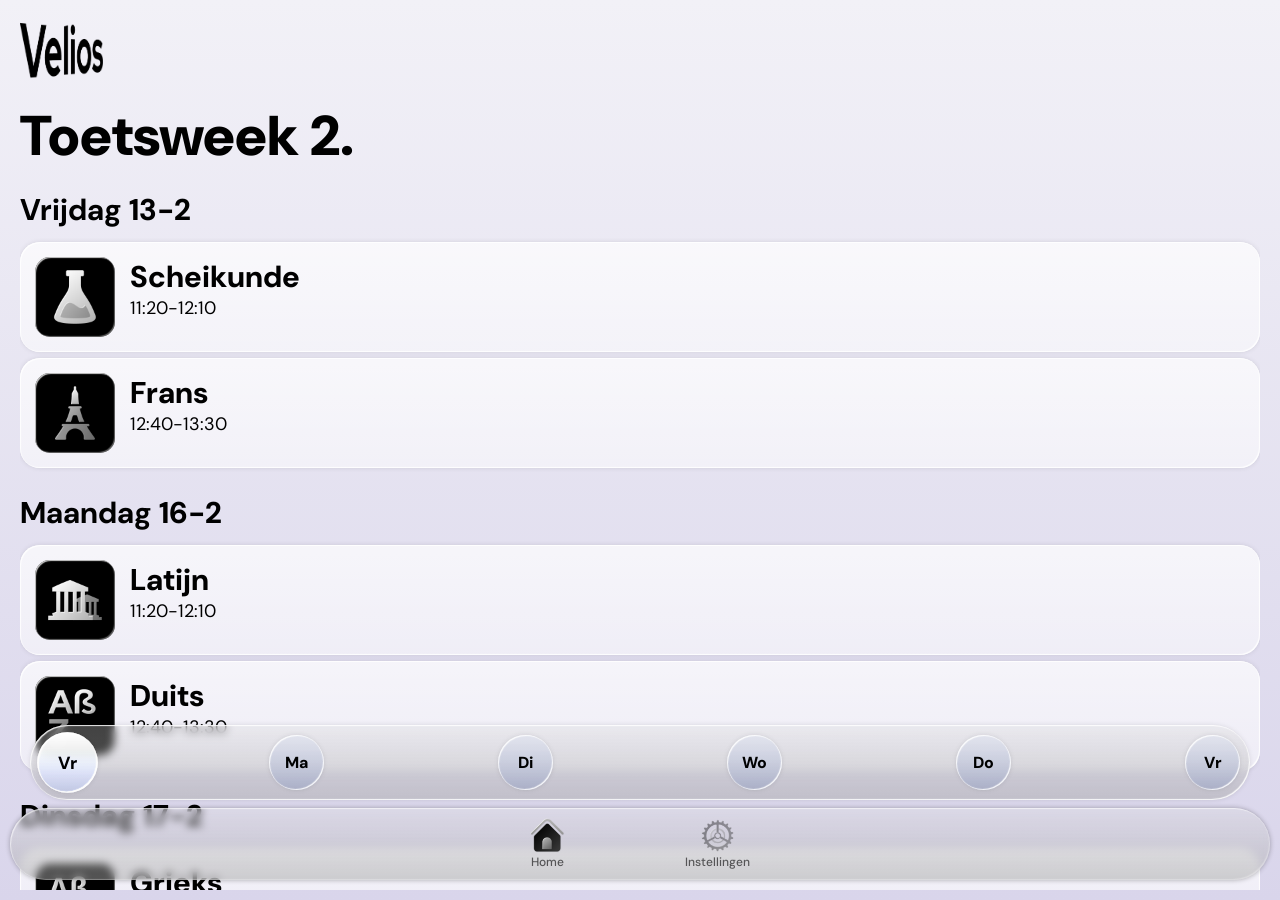
==== commit 56aabcba: "update" ====
--- a/app/index.html
+++ b/app/index.html
@@ -4,18 +4,31 @@
   <meta charset="UTF-8" />
   <meta name="viewport" content="width=device-width, initial-scale=1.0, maximum-scale=1.0, minimum-scale=1.0, user-scalable=no"/>
   <title>vRooster</title>
-  <link rel="stylesheet" id="themeStylesheet" href="webapp.css"/>
+  <script>
+  (function () {
+    const savedTheme = localStorage.getItem("theme");
+
+   if (savedTheme === "dark") {
+     document.write('<link rel="stylesheet" id="themeStylesheet" href="dark.css">');
+    } else {
+      document.write('<link rel="stylesheet" id="themeStylesheet" href="light.css">');
+   }
+  })();
+  </script>
   <link rel="manifest" href="manifest.json">
   <meta name="theme-color" content="#F2F1F7">
   <meta name="apple-mobile-web-app-status-bar-style" content="black-translucent">
   <meta name="apple-mobile-web-app-capable" content="yes">
+  <meta name="apple-mobile-web-app-status-bar-style" content="default">
+  <meta name="theme-color" content="#f2f1f7" media="(prefers-color-scheme: light)">
+  <meta name="theme-color" content="#0a0a0a" media="(prefers-color-scheme: dark)">
   <link href="https://cdn.jsdelivr.net/npm/bootstrap-icons/font/bootstrap-icons.css" rel="stylesheet">
   <link rel="stylesheet" href="https://fonts.googleapis.com/css2?family=Material+Symbols+Outlined:opsz,wght,FILL,GRAD@20..48,100..700,0..1,-50..200&icon_names=install_desktop" />
 </head>
 <body>
     <div class="main-content">
         <div class="logo"></div>
-        <h1>Mijn rooster.</h1>
+        <h1>Toetsweek 2.</h1>
         <div class="rooster">
             <div class="zijbalk">
               <div class="dag-knop" onclick="window.location.href='#vrij'">Vr</div>
@@ -181,7 +194,6 @@
               <button class="overlay-close"><div class="esc-btn"></div></button>
               <div class="overlay-title"><div class="titel-img" data-ticon="latijn"></div>Latijn</div>
               <div class="overlay-body">
-                <a href="https://murmellius.magister.net/magister/#/vandaag" target="_blank" rel="noopener noreferrer"><button class="overlay-btn"><div class="magister-img"></div>Magister</button></a>
                 <a href="https://drive.google.com/drive/folders/1baB-trtODlMS1krdKDX-0Hj2qSnZIbfF?usp=sharing" target="_blank" rel="noopener noreferrer"><button class="overlay-btn"><div class="bestanden-img"></div>Bestanden</button></a>
               </div>
               <div class="overlay-subtitle"><b>Theorie:</b><br>Cultuur en grammatica hoofdstuk 15 en 16, teksten 15A, 15B en 16B.<br><br><b>Begrippen:</b><br>-<br><br><b>Overig:</b><br>-</div>
@@ -199,7 +211,6 @@
               <button class="overlay-close"><div class="esc-btn"></div></button>
               <div class="overlay-title"><div class="titel-img" data-ticon="grieks"></div>Grieks</div>
               <div class="overlay-body">
-                <a href="https://murmellius.magister.net/magister/#/vandaag" target="_blank" rel="noopener noreferrer"><button class="overlay-btn"><div class="magister-img"></div>Magister</button></a>
                 <a href="https://drive.google.com/drive/folders/1paKeto_-3y1mDDMxD_5ZOLMPCYskaXbC?usp=sharing" target="_blank" rel="noopener noreferrer"><button class="overlay-btn"><div class="bestanden-img"></div>Bestanden</button></a>
               </div>
               <div class="overlay-subtitle"><b>Theorie:</b><br>Grammatica thema 6, cultuur en Griekse teksten hoofdstuk 26, 27 en 28.<br><br><b>Begrippen:</b><br>-<br><br><b>Overig:</b><br>-</div>
@@ -218,7 +229,6 @@
               <div class="overlay-title"><div class="titel-img" data-ticon="aardrijkskunde"></div>Aardrijkskunde</div>
               <div class="overlay-body">
                 <a href="https://quizlet.com/user/HeyTap/folders/ctp2-2526?i=5mmwjl&x=1xqt" target="_blank" rel="noopener noreferrer"><button class="overlay-btn-quizlet"><div class="quizlet-img"></div>Quizlet</button></a>
-                <a href="https://murmellius.magister.net/magister/#/vandaag" target="_blank" rel="noopener noreferrer"><button class="overlay-btn"><div class="magister-img"></div>Magister</button></a>
                 <a href="https://drive.google.com/drive/folders/1UbmNF2tttqWKA5SFx-zNnhwEPM0RE98z?usp=sharing" target="_blank" rel="noopener noreferrer"><button class="overlay-btn"><div class="bestanden-img"></div>Bestanden</button></a>
               </div>
               <div class="overlay-subtitle"><b>Theorie:</b><br>Hoofdstuk 1 (§1.2 t/m §1.5) en Hoofdstuk 3 (§3.1 t/m §3.5).<br><br><b>Begrippen:</b><br>Hoofdstuk 1 (§1.2 t/m §1.5) en Hoofdstuk 3 (§3.1 t/m §3.5).<br><br><b>Overig:</b><br>-</div>
@@ -236,7 +246,6 @@
               <button class="overlay-close"><div class="esc-btn"></div></button>
               <div class="overlay-title"><div class="titel-img" data-ticon="nederlands"></div>Nederlands</div>
               <div class="overlay-body">
-                <a href="https://murmellius.magister.net/magister/#/vandaag" target="_blank" rel="noopener noreferrer"><button class="overlay-btn"><div class="magister-img"></div>Magister</button></a>
                 <a href="https://drive.google.com/drive/folders/15dHuR2Rnv5O-DC753tPuphvROs0MQaQZ?usp=sharing" target="_blank" rel="noopener noreferrer"><button class="overlay-btn"><div class="bestanden-img"></div>Bestanden</button></a>
               </div>
               <div class="overlay-subtitle"><b>Theorie:</b><br>Syllabus zinsontleden.<br><br><b>Begrippen:</b><br>-<br><br><b>Overig:</b><br>Trappetjesschema kunnen maken en bijzinnen kunnen benoemen.</div>
@@ -255,7 +264,6 @@
               <div class="overlay-title"><div class="titel-img" data-ticon="geschiedenis"></div>Geschiedenis</div>
               <div class="overlay-body">
                 <a href="https://quizlet.com/user/HeyTap/folders/ctp2-2526?i=5mmwjl&x=1xqt" target="_blank" rel="noopener noreferrer"><button class="overlay-btn-quizlet"><div class="quizlet-img"></div>Quizlet</button></a>
-                <a href="https://murmellius.magister.net/magister/#/vandaag" target="_blank" rel="noopener noreferrer"><button class="overlay-btn"><div class="magister-img"></div>Magister</button></a>
                 <a href="https://drive.google.com/drive/folders/1t8EAqn1Rl3Bfpl7nsSO-A2JWp3LuMhgz?usp=sharing" target="_blank" rel="noopener noreferrer"><button class="overlay-btn"><div class="bestanden-img"></div>Bestanden</button></a>
               </div>
               <div class="overlay-subtitle"><b>Theorie:</b><br>Hoofdstuk 3: De tweede wereldoorlog (§3.1 t/m §3.3).<br><br><b>Begrippen:</b><br>§3.1 t/m §3.3.<br><br><b>Overig:</b><br>Vaardigheden bron herkennen.</div>
@@ -273,7 +281,6 @@
               <button class="overlay-close"><div class="esc-btn"></div></button>
               <div class="overlay-title"><div class="titel-img" data-ticon="frans"></div>Frans</div>
               <div class="overlay-body">
-                <a href="https://murmellius.magister.net/magister/#/vandaag" target="_blank" rel="noopener noreferrer"><button class="overlay-btn"><div class="magister-img"></div>Magister</button></a>
                 <a href="https://drive.google.com/drive/folders/1-wJZ_h_q9RV143Wyxvhl-gcInwqY53K3?usp=sharing" target="_blank" rel="noopener noreferrer"><button class="overlay-btn"><div class="bestanden-img"></div>Bestanden</button></a>
               </div>
               <div class="overlay-subtitle"><b>Theorie:</b><br>Hoofdstuk 2 (deel A, B, C, D, E, F, G, H) en hoofdstuk 3 (deel A, B, C, D).<br><br><b>Begrippen:</b><br>Hoofdstuk 2 deel A, B, E, F en hoofdstuk 3 deel A, B.<br><br><b>Overig:</b><br>Phrases-clés en onrglm. ww'en.</div>
@@ -292,7 +299,6 @@
               <div class="overlay-title"><div class="titel-img" data-ticon="duits"></div>Duits</div>
               <div class="overlay-body">
                 <a href="https://quizlet.com/user/HeyTap/folders/ctp2-2526?i=5mmwjl&x=1xqt" target="_blank" rel="noopener noreferrer"><button class="overlay-btn-quizlet"><div class="quizlet-img"></div>Quizlet</button></a>
-                <a href="https://murmellius.magister.net/magister/#/vandaag" target="_blank" rel="noopener noreferrer"><button class="overlay-btn"><div class="magister-img"></div>Magister</button></a>
                 <a href="https://drive.google.com/drive/folders/1UbmNF2tttqWKA5SFx-zNnhwEPM0RE98z?usp=sharing" target="_blank" rel="noopener noreferrer"><button class="overlay-btn"><div class="bestanden-img"></div>Bestanden</button></a>
               </div>
               <div class="overlay-subtitle"><b>Theorie:</b><br>Grammatica 1A-1K (excl. onvt.vt. regelmatige ww'en) en 2A-2J, lezen niveau B1.<br><br><b>Begrippen:</b><br>Vokabeln S45, S50, S7 en S9.<br><br><b>Overig:</b><br>Schrijven van een mail (S7, A7) en luistertoets (onder lestijd).</div>
@@ -310,7 +316,6 @@
               <button class="overlay-close"><div class="esc-btn"></div></button>
               <div class="overlay-title"><div class="titel-img" data-ticon="wiskunde"></div>Wiskunde</div>
               <div class="overlay-body">
-                <a href="https://murmellius.magister.net/magister/#/vandaag" target="_blank" rel="noopener noreferrer"><button class="overlay-btn"><div class="magister-img"></div>Magister</button></a>
                 <a href="https://drive.google.com/drive/folders/1JxLQk4R6vttBavVn1uc8hpKeva16Ac4c?usp=sharing" target="_blank" rel="noopener noreferrer"><button class="overlay-btn"><div class="bestanden-img"></div>Bestanden</button></a>
               </div>
               <div class="overlay-subtitle"><b>Theorie:</b><br>Hoofdstuk 5 (en kennis H3).<br><br><b>Begrippen:</b><br>-<br><br><b>Overig:</b><br>ABC-formule en X defineren.</div>
@@ -329,7 +334,6 @@
               <div class="overlay-title"><div class="titel-img" data-ticon="economie"></div>Economie</div>
               <div class="overlay-body">
                 <a href="https://quizlet.com/user/HeyTap/folders/ctp2-2526?i=5mmwjl&x=1xqt" target="_blank" rel="noopener noreferrer"><button class="overlay-btn-quizlet"><div class="quizlet-img"></div>Quizlet</button></a>
-                <a href="https://murmellius.magister.net/magister/#/vandaag" target="_blank" rel="noopener noreferrer"><button class="overlay-btn"><div class="magister-img"></div>Magister</button></a>
                 <a href="https://drive.google.com/drive/folders/10BjxebOg1-P_90GWMWI9JBJyTt0SoIKf?usp=sharing" target="_blank" rel="noopener noreferrer"><button class="overlay-btn"><div class="bestanden-img"></div>Bestanden</button></a>
               </div>
               <div class="overlay-subtitle"><b>Proefwerk alleen voor herkansing.</b><br><br><b>Theorie:</b><br>Syllabus economie leerdoel 1 t/m 16, 18, 19 en opdrachtem 1 t/m 8.<br><br><b>Begrippen:</b><br>Theorie syllabus.<br><br><b>Overig:</b><br>Grafiek tekenen.</div>
@@ -348,7 +352,6 @@
               <div class="overlay-title"><div class="titel-img" data-ticon="natuurkunde"></div>Natuurkunde</div>
               <div class="overlay-body">
                 <a href="https://quizlet.com/user/HeyTap/folders/ctp2-2526?i=5mmwjl&x=1xqt" target="_blank" rel="noopener noreferrer"><button class="overlay-btn-quizlet"><div class="quizlet-img"></div>Quizlet</button></a>
-                <a href="https://murmellius.magister.net/magister/#/vandaag" target="_blank" rel="noopener noreferrer"><button class="overlay-btn"><div class="magister-img"></div>Magister</button></a>
                 <a href="https://drive.google.com/drive/folders/1QP76MRRitgC93EeKIkt-t6_TiZYm4rct?usp=sharing" target="_blank" rel="noopener noreferrer"><button class="overlay-btn"><div class="bestanden-img"></div>Bestanden</button></a>
               </div>
               <div class="overlay-subtitle"><b>Theorie:</b><br>Hoofdstuk 2 (§2.1 t/m 2.5) excl. 'Een platte lens...' (103), 'Convergeren met een spiegel' (105), 'Schotelantenne', 'Telescoop' (106), 'Holle lens en...' (113), 'In- en uitzoomen' (128), Tekst 131-132 en Hoofdstuk 3 (§3.2 t/m §3.5).<br><br><b>Begrippen:</b><br>Hoofdstuk 2 §2 t/m §5 en hoofdstuk 3 §3.2 t/m §3.5.<br><br><b>Overig:</b><br>Vervalvergelijking opschrijven.</div>
@@ -366,7 +369,6 @@
               <button class="overlay-close"><div class="esc-btn"></div></button>
               <div class="overlay-title"><div class="titel-img" data-ticon="engels"></div>Engels</div>
               <div class="overlay-body">
-                <a href="https://murmellius.magister.net/magister/#/vandaag" target="_blank" rel="noopener noreferrer"><button class="overlay-btn"><div class="magister-img"></div>Magister</button></a>
                 <a href="https://drive.google.com/drive/folders/101mYx_4WwLLp5r0htZbWBG0E_zvIDpu4?usp=sharing" target="_blank" rel="noopener noreferrer"><button class="overlay-btn"><div class="bestanden-img"></div>Bestanden</button></a>
               </div>
               <div class="overlay-subtitle"><b>Theorie:</b><br>Unit 3 (A, B, D, E), unit 5 (A, B, E) en unit 6 (A t/m E).<br><br><b>Begrippen:</b><br>-<br><br><b>Overig:</b><br>Zinnen van het actief naar het passief omzetten.</div>
@@ -498,5 +500,24 @@
       closeOverlay(overlay);
     });
   });
+
+ document.querySelectorAll('.overlay-close').forEach(button => {
+  button.addEventListener('click', () => {
+    const overlay = button.closest('.overlay');
+    closeOverlay(overlay);
+    
+    // Forceer dat content zichtbaar blijft
+    setTimeout(() => {
+      const mainContent = document.querySelector('.main-content');
+      if (mainContent) {
+        mainContent.style.visibility = 'visible';
+        mainContent.style.opacity = '1';
+        if (!mainContent.classList.contains('page-in')) {
+          mainContent.classList.add('page-in');
+        }
+      }
+    }, 100);
+  });
+});
 </script>
 </html>
--- a/app/dark.css
+++ b/app/dark.css
@@ -0,0 +1,636 @@
+@import url('https://fonts.googleapis.com/css2?family=DM+Sans:ital,opsz,wght@0,9..40,100..1000;1,9..40,100..1000&display=swap');
+
+html {
+    scroll-behavior: smooth;
+    height: 100%;
+    width: 100%;
+    margin: 0;
+    padding: 0;
+}
+
+html, body {
+  background-color: rgba(10, 10, 10, 1);
+}
+
+
+* {
+  -webkit-tap-highlight-color: transparent;
+  -webkit-touch-callout: none;
+}
+
+body {
+  background-image: linear-gradient(180deg,rgb(10, 10, 10) 0%, rgb(10, 8, 18) 100%);
+  font-family: 'DM Sans', sans-serif;
+  font-size: clamp(14px, 4vw, 18px);
+  display: flex;
+  flex-direction: column;
+  height: 100vh;
+  width: 100%;
+  padding: clamp(10px, 3vh, 20px);
+  padding-bottom: 0;
+  box-sizing: border-box;
+  margin: 0;
+  overflow: hidden;
+  position: relative;
+  -webkit-user-select: none; /* Safari/Chrome */
+  -moz-user-select: none; /* Firefox */
+  -ms-user-select: none; /* Internet Explorer/Edge */
+  user-select: none; /* Standaard */
+  -webkit-touch-callout: none; /* iOS callout (extra zekerheid) */
+}
+
+.logo {
+  background-image: url('Assets/branding/logo_mainb_w1024.png');
+  background-repeat: no-repeat;
+  background-size: contain;
+  aspect-ratio: 5.12 / 1;
+  width: 300px;
+  height: auto;
+  display: block;
+  margin: 0;
+  margin-bottom: clamp(10px, 3vh, 20px);
+  flex-shrink: 0; /* Voorkom dat logo verkleint */
+}
+
+h1 {
+    font-size: clamp(36px, 6vw, 56px);
+    font-weight: 900;
+    margin: 0;
+    margin-bottom: clamp(15px, 2vh, 20px);
+    font-family: 'DM Sans', sans-serif;
+    flex-shrink: 0; /* Voorkom dat h1 verkleint */
+}
+
+.nav {
+    padding: clamp(5px, 2vh, 10px);
+    display: flex;
+    flex-direction: row;
+    gap: clamp(120px, 2vw, 150px);
+    position: fixed;
+    bottom: calc(20px + env(safe-area-inset-bottom));
+    left: 10px;
+    right: 10px;
+    justify-content: center;
+    align-items: center;
+    background: linear-gradient(180deg,rgba(220, 220, 220, 0.3) 0%, rgba(167, 167, 167, 0.5) 100%);
+    border-radius: 50px;
+    backdrop-filter: blur(4px);
+    box-shadow: 1px 1px 1px rgba(255, 255, 255, 0.6) inset, 
+              -1px -1px 1px rgba(255, 255, 255, 0.3) inset,
+              0px 0px 5px rgba(0, 0, 0, 0.3);
+    position: fixed;
+    z-index: 10;
+}
+
+.nav-item {
+    display: block;
+    aspect-ratio: 1 / 1;
+    width: 35px;
+    height: auto;
+    background-size: contain;
+    background-repeat: no-repeat;
+    cursor: pointer;
+    -webkit-tap-highlight-color: transparent;
+    -webkit-appearance: none;
+    appearance: none;
+    outline: none;
+    box-sizing: border-box;
+    transition: 0.2s ease;
+}
+
+.nav-item:active {
+    transform: scale(0.6);
+    transition: all 0.1s ease;
+}
+
+.nav-item[data-nav-name="home"] {
+    background-image: url('Assets/icons/nav/home-inactive.png');
+}
+
+.nav-item[data-nav-name="settings"] {
+    background-image: url('Assets/icons/nav/settings-inactive.png');
+}
+
+.nav-item[data-nav-name="home"][data-active="1"] {
+    background-image: url('Assets/icons/nav/home-active.png') !important;
+}
+
+.nav-item[data-nav-name="settings"][data-active="1"] {
+    background-image: url('Assets/icons/nav/settings-active.png') !important;
+}
+
+.nav-button {
+    display: flex;
+    flex-direction: column;
+    justify-content: center;
+    align-items: center;
+    gap: 1px;
+}
+
+.nav-label {
+    font-size: clamp(10px, 2vw, 12px);
+    font-weight: 500;
+    color: rgba(0, 0, 0, 0.6);
+}
+
+.main-content {
+    opacity: 0;
+    transform: scale(1.5);
+    transition: all 0.5s cubic-bezier(.4,0,.2,1);
+    display: flex;
+    flex-direction: column;
+    width: 100%;
+    min-height: 0; /* Belangrijk voor flexbox scrolling */
+    flex: 1; /* Vul beschikbare ruimte */
+}
+
+.main-content.page-in {
+    opacity: 1;
+    transform: scale(1);
+    transition: all 0.5s cubic-bezier(.4,0,.2,1);
+}
+
+.rooster {
+    display: flex;
+    flex-direction: column;
+    width: 100%;
+    flex: 1; /* Vul beschikbare ruimte in main-content */
+    min-height: 0; /* Belangrijk voor flexbox scrolling */
+    padding-bottom: 10px;
+    gap: clamp(10px, 2vh, 15px);
+}
+
+.zijbalk {
+    display: flex;
+    align-items: center;
+    justify-content: center;
+    flex-direction: row;
+    gap: 0;
+    background: linear-gradient(180deg,rgba(220, 220, 220, 0.3) 0%, rgba(167, 167, 167, 0.5) 100%);
+    border-radius: 50px;
+    padding: clamp(5px, 2vh, 10px);
+    box-shadow: 1px 1px 1px rgba(255, 255, 255, 0.9) inset, 
+              -1px -1px 1px rgba(255, 255, 255, 0.9) inset,
+              0px 0px 5px rgba(0, 0, 0, 0.1);
+    backdrop-filter: blur(4px);
+    position: fixed;
+    bottom: calc(100px + env(safe-area-inset-bottom));
+    left: 10px;
+    right: 10px;
+    justify-content: space-between;
+    box-sizing: border-box;
+}
+
+.dag-knop {
+    padding: 0; /* Geen padding, we gebruiken width/height */
+    width: clamp(45px, 10vw, 55px); /* Vaste breedte */
+    height: clamp(45px, 10vw, 55px); /* Zelfde hoogte = perfecte cirkel */
+    background: linear-gradient(180deg, rgb(226, 228, 238) 0%, rgba(158, 166, 195, 0.7) 100%);
+    border: none;
+    border-radius: 50%;
+    font-size: clamp(14px, 3vw, 16px);
+    font-weight: 800;
+    cursor: pointer;
+    -webkit-tap-highlight-color: transparent;
+    -webkit-appearance: none;
+    appearance: none;
+    outline: none;
+    transition: all 0.2s ease;
+    box-shadow: 1px 1px 1px rgba(255, 255, 255, 0.9) inset, 
+              -1px -1px 1px rgba(255, 255, 255, 0.9) inset,
+              0px 0px 5px rgba(0, 0, 0, 0.1);
+    color: #000;
+    font-family: 'DM Sans', sans-serif;
+    display: flex; /* Verander naar flex */
+    align-items: center; /* Verticaal centreren */
+    justify-content: center; /* Horizontaal centreren */
+    flex-shrink: 0; /* Voorkom krimpen */
+    transition: all 0.2s ease;
+}
+
+.dag-knop:active {
+    transform: scale(0.85);
+    filter: brightness(0.8);
+}
+
+.dag-knop:active {
+    transform: scale(0.8);
+    filter: brightness(0.8);
+    transition: all 0.1s ease;
+}
+
+.dag-knoppen {
+    display: flex;
+    flex-direction: column;
+    gap: clamp(4px, 2vh, 6px);
+}
+
+.lijst-item {
+    background: linear-gradient(180deg, rgba(255, 255, 255, 0.70) 0%, rgba(255, 255, 255, 0.50) 100%);
+    display: flex;
+    flex-direction: row;
+    padding: clamp(10px, 2vh, 15px);
+    border-radius: 20px;
+    gap: clamp(10px, 2vw, 15px);
+    box-shadow: 1px 1px 1px rgba(255, 255, 255, 0.9) inset, 
+              -1px -1px 1px rgba(255, 255, 255, 0.9) inset,
+              0px 0px 5px rgba(0, 0, 0, 0.1);
+}
+
+.dag-img {
+    aspect-ratio: 1 / 1;
+    width: 100%;
+    max-width: clamp(50px, 8vw, 80px);
+    height: auto;
+    border-radius: 15px;
+    background-size: cover;
+    background-repeat: no-repeat;
+    box-shadow: 1px 1px 1px rgba(255, 255, 255, 0.8) inset, 
+              -1px -1px 1px rgba(255, 255, 255, 0.4) inset;
+}
+
+.dag-img[data-vak="sk"] {
+    background-image: url('Assets/icons/scheikunde.png');
+}
+
+.dag-img[data-vak="fa"] {
+    background-image: url('Assets/icons/frans.png');
+}
+
+.dag-img[data-vak="la"] {
+    background-image: url('Assets/icons/latijn.png');
+}
+
+.dag-img[data-vak="du"] {
+    background-image: url('Assets/icons/duits.png');
+}
+
+.dag-img[data-vak="gr"] {
+    background-image: url('Assets/icons/grieks.png');
+}
+
+.dag-img[data-vak="wi"] {
+    background-image: url('Assets/icons/wiskunde.png');
+}
+
+.dag-img[data-vak="ak"] {
+    background-image: url('Assets/icons/aardrijkskunde.png');
+}
+
+.dag-img[data-vak="ec"] {
+    background-image: url('Assets/icons/economie.png');
+}
+
+.dag-img[data-vak="ne"] {
+    background-image: url('Assets/icons/nederlands.png');
+}
+
+.dag-img[data-vak="na"] {
+    background-image: url('Assets/icons/natuurkunde.png');
+}
+
+.dag-img[data-vak="en"] {
+    background-image: url('Assets/icons/engels.png');
+}
+
+.dag-img[data-vak="gs"] {
+    background-image: url('Assets/icons/geschiedenis.png');
+}
+
+.lijst {
+    overflow-y: auto;
+    overflow-x: hidden;
+    width: 100%;
+    padding-bottom: 150px;
+    scrollbar-width: none; /* Firefox */
+    -ms-overflow-style: none;
+    scroll-behavior: smooth;
+}
+
+.lijst::-webkit-scrollbar {
+    display: none; /* Chrome, Safari en Opera */
+}
+
+.dag-titel {
+    font-size: clamp(20px, 5vw, 30px);
+    font-weight: 800;
+    margin: 0;
+    margin-bottom: clamp(7px, 2vh, 13px); 
+}
+
+.dag-knoppen {
+    display: flex;
+    flex-direction: column;
+    gap: clamp(4px, 2vh, 6px);
+    margin-bottom: clamp(20px, 3vh, 25px);
+}
+
+.dag-knop.active {
+    transform: scale(1.1);
+    filter: brightness(1.2);
+    transition: all 0.2s ease;
+}
+
+.titel {
+    font-size: clamp(20px, 5vw, 30px);
+    font-weight: 800;
+}
+
+.overlay {
+  position: fixed;
+  inset: 0;
+  display: flex;
+  align-items: center;
+  justify-content: center;
+  background: rgba(242, 241, 247, 1);
+  backdrop-filter: blur(4px);
+  visibility: hidden;
+  opacity: 0;
+  transition: all .3s ease;
+  z-index: 9;
+  perspective: 1000px;
+}
+.overlay.active {
+  visibility: visible;
+  opacity: 1;
+}
+.overlay-panel {
+  background: #f2f1f7;
+  position: absolute;
+  top: 0;
+  right: 0;
+  left: 0;
+  bottom: 0;
+  box-shadow: -1px -1px 0 0 rgba(255, 255, 255, 0.30) inset,
+              1px 1px 0 0 rgba(255, 255, 255, 0.50) inset;
+  color: #0c0c0c;
+  width: 100%;
+  padding: 5px 5px;
+  transform: translateX(100%);
+  border-radius: 50px;
+  height: 100%;
+  display: flex;
+  flex-direction: column;
+  transition: all .6s cubic-bezier(.3,.55,.01,.99);
+  overflow: auto;
+  overflow-X: hidden;
+}
+.overlay.active .overlay-panel { 
+  border-radius: 50px; 
+  transform: translateX(0); 
+}
+
+.overlay-header { display:flex; align-items:flex-start; justify-content:space-between; gap:12px; text-align:left; margin-top:10px; }
+.overlay-title { display: flex; align-items: center; gap: 8px; font-family: 'DM Sans', sans-serif; font-size: clamp(42px, 5vw, 62px); font-weight: 800; margin:0; margin-bottom: 20px; }
+.overlay-subtitle { font-family: 'DM Sans', sans-serif; font-size: 18px; color: rgba(0, 0, 0, 0.8); margin-top:6px; }
+.overlay-body { margin-top: 12px; display:flex; gap:20px; flex-wrap:wrap; height: 80px; margin-bottom: 30px;}
+.overlay-close {
+  background: linear-gradient(180deg, rgba(255, 255, 255, 0.70) 0%, rgba(255, 255, 255, 0.50) 100%);
+  cursor: pointer;
+  user-select: none;
+  border-radius: 50%;
+  transition: all 0.3s ease;
+  border: none;
+  box-shadow: 1px 1px 1px rgba(255, 255, 255, 0.9) inset, 
+              -1px -1px 1px rgba(255, 255, 255, 0.9) inset,
+              0px 0px 5px rgba(0, 0, 0, 0.1);
+  font-family: 'DM Sans', sans-serif;
+  border-radius: 50%;
+  font-weight: 700;
+ aspect-ratio: 1 / 1;
+  height: 50px;
+  width: 50px;
+  padding: 0 16px;
+  margin-bottom: 30px;
+  display: flex;
+  align-items: center;
+  justify-content: center;
+  gap: 8px;
+}
+
+.overlay-close:hover {
+    background: rgba(255, 255, 255, 0.7);
+    transform: scale(1.02);
+}
+
+.overlay-content {
+  display: flex;
+  flex-direction: column;
+  margin: 16px;
+}
+.overlay-btn {
+  background: linear-gradient(180deg, rgba(255, 255, 255, 0.70) 0%, rgba(255, 255, 255, 0.50) 100%);
+  box-shadow: 1px 1px 1px rgba(255, 255, 255, 0.9) inset, 
+              -1px -1px 1px rgba(255, 255, 255, 0.9) inset,
+              0px 0px 5px rgba(0, 0, 0, 0.1);
+  color: #000;
+  border-radius: 18px;
+  border: none;
+  cursor: pointer;
+  font-weight: 700;
+  font-size: 16px;
+  font-family: 'DM Sans', sans-serif;
+  transition: all 0.3s cubic-bezier(0,0,.47,1.15);
+  width: 100px;
+  height: 100%;
+  display: flex;
+  flex-direction: column;
+  justify-content: space-between;
+  align-items: center;
+  padding: 15px;
+}
+
+a {
+  text-decoration: none;
+  color: inherit;
+}
+
+.overlay-btn-quizlet {
+  background: linear-gradient(180deg, rgba(66, 85, 255, 1.0) 0%, rgba(66, 85, 255, 0.80) 100%);
+  box-shadow: 1px 1px 1px rgba(255, 255, 255, 0.6) inset, 
+              -1px -1px 1px rgba(255, 255, 255, 0.6) inset,
+              0px 0px 5px rgba(0, 0, 0, 0.1);
+  color: #fff;
+  border-radius: 18px;
+  border: none;
+  cursor: pointer;
+  font-weight: 700;
+  font-size: 16px;
+  font-family: 'DM Sans', sans-serif;
+  transition: all 0.3s cubic-bezier(0,0,.47,1.15);
+  width: 100px;
+  height: 100%;
+  display: flex;
+  flex-direction: column;
+  justify-content: space-between;
+  align-items: center;
+  padding: 15px;
+}
+
+.esc-btn {
+  aspect-ratio: 1 / 1;
+  height: 36px;
+  width: 36px;
+  display: block;
+  line-height: 0;
+  background: url('Assets/icons/ESC.png') center/cover no-repeat;
+}
+
+.quizlet-img {
+  display: block;
+  height: 36px;
+  width: 36px;
+  background: url('Assets/icons/overlay/Quizlet.png') center/contain no-repeat;
+}
+
+.magister-img {
+  display: block;
+  height: 36px;
+  width: 36px;
+  background: url('Assets/icons/overlay/Magister.png') center/contain no-repeat;
+}
+
+.bestanden-img {
+  display: block;
+  height: 32px;
+  width: 32px;
+  background: url('Assets/icons/overlay/bestanden.png') center/contain no-repeat;
+}
+
+.titel-img[data-ticon="scheikunde"] {
+  background: url('Assets/icons/text/scheikunde.png') center/contain no-repeat;
+}
+
+.titel-img[data-ticon="latijn"] {
+  background: url('Assets/icons/text/latijn.png') center/contain no-repeat;
+}
+
+.titel-img[data-ticon="grieks"] {
+  background: url('Assets/icons/text/grieks.png') center/contain no-repeat;
+}
+
+.titel-img[data-ticon="aardrijkskunde"] {
+  background: url('Assets/icons/text/aardrijkskunde.png') center/contain no-repeat;
+}
+
+.titel-img[data-ticon="nederlands"] {
+  background: url('Assets/icons/text/nederlands.png') center/contain no-repeat;
+}
+
+.titel-img[data-ticon="geschiedenis"] {
+  background: url('Assets/icons/text/geschiedenis.png') center/contain no-repeat;
+}
+
+.titel-img[data-ticon="frans"] {
+  background: url('Assets/icons/text/frans.png') center/contain no-repeat;
+}
+
+.titel-img[data-ticon="duits"] {
+  background: url('Assets/icons/text/duits.png') center/contain no-repeat;
+}
+
+.titel-img[data-ticon="wiskunde"] {
+  background: url('Assets/icons/text/wiskunde.png') center/contain no-repeat;
+}
+
+.titel-img[data-ticon="economie"] {
+  background: url('Assets/icons/text/economie.png') center/contain no-repeat;
+}
+
+.titel-img[data-ticon="natuurkunde"] {
+  background: url('Assets/icons/text/natuurkunde.png') center/contain no-repeat;
+}
+
+.titel-img[data-ticon="engels"] {
+  background: url('Assets/icons/text/engels.png') center/contain no-repeat;
+  transform: scale(0.7);
+}
+
+.titel-img[data-ticon="waarschuwing"] {
+  background: url('Assets/icons/waarschuwing.png') center/contain no-repeat;
+}
+
+.titel-img {
+  aspect-ratio: 1 / 1;
+  width: clamp(40px, 6vw, 60px);
+  height: auto;
+  background-size: contain;
+  background-repeat: no-repeat;
+  background-position: center;
+  display: block;
+  flex-shrink: 0;
+}
+
+.stngs-item {
+  background: linear-gradient(180deg, rgba(255, 255, 255, 0.70) 0%, rgba(255, 255, 255, 0.50) 100%);
+  box-shadow: 1px 1px 1px rgba(255, 255, 255, 0.9) inset, 
+              -1px -1px 1px rgba(255, 255, 255, 0.9) inset,
+              0px 0px 5px rgba(0, 0, 0, 0.1);
+  display: flex;
+  flex-direction: row;
+  width: 100%;
+  padding: clamp(10px, 2vh, 15px);
+  border-radius: 20px;
+  justify-content: space-between;
+  flex: 1;
+  box-sizing: border-box;
+}
+
+.stngs-img {
+    aspect-ratio: 1 / 1;
+    width: clamp(20px, 8vw, 30px);
+    height: auto;
+    border-radius: 10px;
+    background-size: cover;
+    background-repeat: no-repeat;
+    box-shadow: 0.5px 0.5px 0.5px rgba(255, 255, 255, 0.8) inset, 
+              -0.5px -0.5px 0.5px rgba(255, 255, 255, 0.4) inset;
+    flex: 1;
+}
+
+.stngs-img[data-sicon="donkere-modus"] {
+    background-image: url('Assets/icons/donkeremodus.png');
+}
+
+.stngs-img[data-sicon="info"] {
+    background-image: url('Assets/icons/info.png');
+}
+
+.stngs-title {
+    font-size: clamp(16px, 4vw, 20px);
+    font-weight: 500;
+    margin-left: clamp(10px, 2vw, 15px);
+    display: flex;
+    flex-direction: row;
+    gap: 10px;
+    align-items: center;
+}
+
+.stngs-subtitle {
+    font-size: clamp(16px, 4vw, 20px);
+    font-weight: 500;
+    margin-left: clamp(10px, 2vw, 15px);
+    display: flex;
+    flex-direction: row;
+    gap: 10px;
+    align-items: center;
+    color: rgba(0, 0, 0, 0.6);
+}
+
+.stngs-toggle {
+  background-image: url('Assets/icons/toggle.png');
+  background-size: contain;
+  background-position: center;
+  background-repeat: no-repeat;
+  aspect-ratio: 2 / 1;
+  width: clamp(50px, 10vw, 60px);
+  height: auto;
+  display: block;
+  flex-shrink: 0;
+}
+
+.stngs {
+  display: flex;
+  flex-direction: column;
+  gap: clamp(10px, 2vh, 15px);
+}
--- a/app/light.css
+++ b/app/light.css
@@ -0,0 +1,636 @@
+@import url('https://fonts.googleapis.com/css2?family=DM+Sans:ital,opsz,wght@0,9..40,100..1000;1,9..40,100..1000&display=swap');
+
+html {
+    scroll-behavior: smooth;
+    height: 100%;
+    width: 100%;
+    margin: 0;
+    padding: 0;
+}
+
+html, body {
+  background-color: rgba(242, 241, 247, 1);
+}
+
+
+* {
+  -webkit-tap-highlight-color: transparent;
+  -webkit-touch-callout: none;
+}
+
+body {
+  background-image: linear-gradient(180deg,rgba(242, 241, 247, 1) 0%, rgba(217, 213, 235, 1) 100%);
+  font-family: 'DM Sans', sans-serif;
+  font-size: clamp(14px, 4vw, 18px);
+  display: flex;
+  flex-direction: column;
+  height: 100vh;
+  width: 100%;
+  padding: clamp(10px, 3vh, 20px);
+  padding-bottom: 0;
+  box-sizing: border-box;
+  margin: 0;
+  overflow: hidden;
+  position: relative;
+  -webkit-user-select: none; /* Safari/Chrome */
+  -moz-user-select: none; /* Firefox */
+  -ms-user-select: none; /* Internet Explorer/Edge */
+  user-select: none; /* Standaard */
+  -webkit-touch-callout: none; /* iOS callout (extra zekerheid) */
+}
+
+.logo {
+  background-image: url('Assets/branding/logo_mainb_w1024.png');
+  background-repeat: no-repeat;
+  background-size: contain;
+  aspect-ratio: 5.12 / 1;
+  width: 300px;
+  height: auto;
+  display: block;
+  margin: 0;
+  margin-bottom: clamp(10px, 3vh, 20px);
+  flex-shrink: 0; /* Voorkom dat logo verkleint */
+}
+
+h1 {
+    font-size: clamp(36px, 6vw, 56px);
+    font-weight: 900;
+    margin: 0;
+    margin-bottom: clamp(15px, 2vh, 20px);
+    font-family: 'DM Sans', sans-serif;
+    flex-shrink: 0; /* Voorkom dat h1 verkleint */
+}
+
+.nav {
+    padding: clamp(5px, 2vh, 10px);
+    display: flex;
+    flex-direction: row;
+    gap: clamp(120px, 2vw, 150px);
+    position: fixed;
+    bottom: calc(20px + env(safe-area-inset-bottom));
+    left: 10px;
+    right: 10px;
+    justify-content: center;
+    align-items: center;
+    background: linear-gradient(180deg,rgba(220, 220, 220, 0.3) 0%, rgba(167, 167, 167, 0.5) 100%);
+    border-radius: 50px;
+    backdrop-filter: blur(4px);
+    box-shadow: 1px 1px 1px rgba(255, 255, 255, 0.6) inset, 
+              -1px -1px 1px rgba(255, 255, 255, 0.3) inset,
+              0px 0px 5px rgba(0, 0, 0, 0.3);
+    position: fixed;
+    z-index: 10;
+}
+
+.nav-item {
+    display: block;
+    aspect-ratio: 1 / 1;
+    width: 35px;
+    height: auto;
+    background-size: contain;
+    background-repeat: no-repeat;
+    cursor: pointer;
+    -webkit-tap-highlight-color: transparent;
+    -webkit-appearance: none;
+    appearance: none;
+    outline: none;
+    box-sizing: border-box;
+    transition: 0.2s ease;
+}
+
+.nav-item:active {
+    transform: scale(0.6);
+    transition: all 0.1s ease;
+}
+
+.nav-item[data-nav-name="home"] {
+    background-image: url('Assets/icons/nav/home-inactive.png');
+}
+
+.nav-item[data-nav-name="settings"] {
+    background-image: url('Assets/icons/nav/settings-inactive.png');
+}
+
+.nav-item[data-nav-name="home"][data-active="1"] {
+    background-image: url('Assets/icons/nav/home-active.png') !important;
+}
+
+.nav-item[data-nav-name="settings"][data-active="1"] {
+    background-image: url('Assets/icons/nav/settings-active.png') !important;
+}
+
+.nav-button {
+    display: flex;
+    flex-direction: column;
+    justify-content: center;
+    align-items: center;
+    gap: 1px;
+}
+
+.nav-label {
+    font-size: clamp(10px, 2vw, 12px);
+    font-weight: 500;
+    color: rgba(0, 0, 0, 0.6);
+}
+
+.main-content {
+    opacity: 0;
+    transform: scale(1.5);
+    transition: all 0.5s cubic-bezier(.4,0,.2,1);
+    display: flex;
+    flex-direction: column;
+    width: 100%;
+    min-height: 0; /* Belangrijk voor flexbox scrolling */
+    flex: 1; /* Vul beschikbare ruimte */
+}
+
+.main-content.page-in {
+    opacity: 1;
+    transform: scale(1);
+    transition: all 0.5s cubic-bezier(.4,0,.2,1);
+}
+
+.rooster {
+    display: flex;
+    flex-direction: column;
+    width: 100%;
+    flex: 1; /* Vul beschikbare ruimte in main-content */
+    min-height: 0; /* Belangrijk voor flexbox scrolling */
+    padding-bottom: 10px;
+    gap: clamp(10px, 2vh, 15px);
+}
+
+.zijbalk {
+    display: flex;
+    align-items: center;
+    justify-content: center;
+    flex-direction: row;
+    gap: 0;
+    background: linear-gradient(180deg,rgba(220, 220, 220, 0.3) 0%, rgba(167, 167, 167, 0.5) 100%);
+    border-radius: 50px;
+    padding: clamp(5px, 2vh, 10px);
+    box-shadow: 1px 1px 1px rgba(255, 255, 255, 0.9) inset, 
+              -1px -1px 1px rgba(255, 255, 255, 0.9) inset,
+              0px 0px 5px rgba(0, 0, 0, 0.1);
+    backdrop-filter: blur(4px);
+    position: fixed;
+    bottom: calc(100px + env(safe-area-inset-bottom));
+    left: 10px;
+    right: 10px;
+    justify-content: space-between;
+    box-sizing: border-box;
+}
+
+.dag-knop {
+    padding: 0; /* Geen padding, we gebruiken width/height */
+    width: clamp(45px, 10vw, 55px); /* Vaste breedte */
+    height: clamp(45px, 10vw, 55px); /* Zelfde hoogte = perfecte cirkel */
+    background: linear-gradient(180deg, rgb(226, 228, 238) 0%, rgba(158, 166, 195, 0.7) 100%);
+    border: none;
+    border-radius: 50%;
+    font-size: clamp(14px, 3vw, 16px);
+    font-weight: 800;
+    cursor: pointer;
+    -webkit-tap-highlight-color: transparent;
+    -webkit-appearance: none;
+    appearance: none;
+    outline: none;
+    transition: all 0.2s ease;
+    box-shadow: 1px 1px 1px rgba(255, 255, 255, 0.9) inset, 
+              -1px -1px 1px rgba(255, 255, 255, 0.9) inset,
+              0px 0px 5px rgba(0, 0, 0, 0.1);
+    color: #000;
+    font-family: 'DM Sans', sans-serif;
+    display: flex; /* Verander naar flex */
+    align-items: center; /* Verticaal centreren */
+    justify-content: center; /* Horizontaal centreren */
+    flex-shrink: 0; /* Voorkom krimpen */
+    transition: all 0.2s ease;
+}
+
+.dag-knop:active {
+    transform: scale(0.85);
+    filter: brightness(0.8);
+}
+
+.dag-knop:active {
+    transform: scale(0.8);
+    filter: brightness(0.8);
+    transition: all 0.1s ease;
+}
+
+.dag-knoppen {
+    display: flex;
+    flex-direction: column;
+    gap: clamp(4px, 2vh, 6px);
+}
+
+.lijst-item {
+    background: linear-gradient(180deg, rgba(255, 255, 255, 0.70) 0%, rgba(255, 255, 255, 0.50) 100%);
+    display: flex;
+    flex-direction: row;
+    padding: clamp(10px, 2vh, 15px);
+    border-radius: 20px;
+    gap: clamp(10px, 2vw, 15px);
+    box-shadow: 1px 1px 1px rgba(255, 255, 255, 0.9) inset, 
+              -1px -1px 1px rgba(255, 255, 255, 0.9) inset,
+              0px 0px 5px rgba(0, 0, 0, 0.1);
+}
+
+.dag-img {
+    aspect-ratio: 1 / 1;
+    width: 100%;
+    max-width: clamp(50px, 8vw, 80px);
+    height: auto;
+    border-radius: 15px;
+    background-size: cover;
+    background-repeat: no-repeat;
+    box-shadow: 1px 1px 1px rgba(255, 255, 255, 0.8) inset, 
+              -1px -1px 1px rgba(255, 255, 255, 0.4) inset;
+}
+
+.dag-img[data-vak="sk"] {
+    background-image: url('Assets/icons/scheikunde.png');
+}
+
+.dag-img[data-vak="fa"] {
+    background-image: url('Assets/icons/frans.png');
+}
+
+.dag-img[data-vak="la"] {
+    background-image: url('Assets/icons/latijn.png');
+}
+
+.dag-img[data-vak="du"] {
+    background-image: url('Assets/icons/duits.png');
+}
+
+.dag-img[data-vak="gr"] {
+    background-image: url('Assets/icons/grieks.png');
+}
+
+.dag-img[data-vak="wi"] {
+    background-image: url('Assets/icons/wiskunde.png');
+}
+
+.dag-img[data-vak="ak"] {
+    background-image: url('Assets/icons/aardrijkskunde.png');
+}
+
+.dag-img[data-vak="ec"] {
+    background-image: url('Assets/icons/economie.png');
+}
+
+.dag-img[data-vak="ne"] {
+    background-image: url('Assets/icons/nederlands.png');
+}
+
+.dag-img[data-vak="na"] {
+    background-image: url('Assets/icons/natuurkunde.png');
+}
+
+.dag-img[data-vak="en"] {
+    background-image: url('Assets/icons/engels.png');
+}
+
+.dag-img[data-vak="gs"] {
+    background-image: url('Assets/icons/geschiedenis.png');
+}
+
+.lijst {
+    overflow-y: auto;
+    overflow-x: hidden;
+    width: 100%;
+    padding-bottom: 150px;
+    scrollbar-width: none; /* Firefox */
+    -ms-overflow-style: none;
+    scroll-behavior: smooth;
+}
+
+.lijst::-webkit-scrollbar {
+    display: none; /* Chrome, Safari en Opera */
+}
+
+.dag-titel {
+    font-size: clamp(20px, 5vw, 30px);
+    font-weight: 800;
+    margin: 0;
+    margin-bottom: clamp(7px, 2vh, 13px); 
+}
+
+.dag-knoppen {
+    display: flex;
+    flex-direction: column;
+    gap: clamp(4px, 2vh, 6px);
+    margin-bottom: clamp(20px, 3vh, 25px);
+}
+
+.dag-knop.active {
+    transform: scale(1.1);
+    filter: brightness(1.2);
+    transition: all 0.2s ease;
+}
+
+.titel {
+    font-size: clamp(20px, 5vw, 30px);
+    font-weight: 800;
+}
+
+.overlay {
+  position: fixed;
+  inset: 0;
+  display: flex;
+  align-items: center;
+  justify-content: center;
+  background: rgba(242, 241, 247, 1);
+  backdrop-filter: blur(4px);
+  visibility: hidden;
+  opacity: 0;
+  transition: all .3s ease;
+  z-index: 9;
+  perspective: 1000px;
+}
+.overlay.active {
+  visibility: visible;
+  opacity: 1;
+}
+.overlay-panel {
+  background: #f2f1f7;
+  position: absolute;
+  top: 0;
+  right: 0;
+  left: 0;
+  bottom: 0;
+  box-shadow: -1px -1px 0 0 rgba(255, 255, 255, 0.30) inset,
+              1px 1px 0 0 rgba(255, 255, 255, 0.50) inset;
+  color: #0c0c0c;
+  width: 100%;
+  padding: 5px 5px;
+  transform: translateX(100%);
+  border-radius: 50px;
+  height: 100%;
+  display: flex;
+  flex-direction: column;
+  transition: all .6s cubic-bezier(.3,.55,.01,.99);
+  overflow: auto;
+  overflow-X: hidden;
+}
+.overlay.active .overlay-panel { 
+  border-radius: 50px; 
+  transform: translateX(0); 
+}
+
+.overlay-header { display:flex; align-items:flex-start; justify-content:space-between; gap:12px; text-align:left; margin-top:10px; }
+.overlay-title { display: flex; align-items: center; gap: 8px; font-family: 'DM Sans', sans-serif; font-size: clamp(42px, 5vw, 62px); font-weight: 800; margin:0; margin-bottom: 20px; }
+.overlay-subtitle { font-family: 'DM Sans', sans-serif; font-size: 18px; color: rgba(0, 0, 0, 0.8); margin-top:6px; }
+.overlay-body { margin-top: 12px; display:flex; gap:20px; flex-wrap:wrap; height: 80px; margin-bottom: 30px;}
+.overlay-close {
+  background: linear-gradient(180deg, rgba(255, 255, 255, 0.70) 0%, rgba(255, 255, 255, 0.50) 100%);
+  cursor: pointer;
+  user-select: none;
+  border-radius: 50%;
+  transition: all 0.3s ease;
+  border: none;
+  box-shadow: 1px 1px 1px rgba(255, 255, 255, 0.9) inset, 
+              -1px -1px 1px rgba(255, 255, 255, 0.9) inset,
+              0px 0px 5px rgba(0, 0, 0, 0.1);
+  font-family: 'DM Sans', sans-serif;
+  border-radius: 50%;
+  font-weight: 700;
+ aspect-ratio: 1 / 1;
+  height: 50px;
+  width: 50px;
+  padding: 0 16px;
+  margin-bottom: 30px;
+  display: flex;
+  align-items: center;
+  justify-content: center;
+  gap: 8px;
+}
+
+.overlay-close:hover {
+    background: rgba(255, 255, 255, 0.7);
+    transform: scale(1.02);
+}
+
+.overlay-content {
+  display: flex;
+  flex-direction: column;
+  margin: 16px;
+}
+.overlay-btn {
+  background: linear-gradient(180deg, rgba(255, 255, 255, 0.70) 0%, rgba(255, 255, 255, 0.50) 100%);
+  box-shadow: 1px 1px 1px rgba(255, 255, 255, 0.9) inset, 
+              -1px -1px 1px rgba(255, 255, 255, 0.9) inset,
+              0px 0px 5px rgba(0, 0, 0, 0.1);
+  color: #000;
+  border-radius: 18px;
+  border: none;
+  cursor: pointer;
+  font-weight: 700;
+  font-size: 16px;
+  font-family: 'DM Sans', sans-serif;
+  transition: all 0.3s cubic-bezier(0,0,.47,1.15);
+  width: 100px;
+  height: 100%;
+  display: flex;
+  flex-direction: column;
+  justify-content: space-between;
+  align-items: center;
+  padding: 15px;
+}
+
+a {
+  text-decoration: none;
+  color: inherit;
+}
+
+.overlay-btn-quizlet {
+  background: linear-gradient(180deg, rgba(66, 85, 255, 1.0) 0%, rgba(66, 85, 255, 0.80) 100%);
+  box-shadow: 1px 1px 1px rgba(255, 255, 255, 0.6) inset, 
+              -1px -1px 1px rgba(255, 255, 255, 0.6) inset,
+              0px 0px 5px rgba(0, 0, 0, 0.1);
+  color: #fff;
+  border-radius: 18px;
+  border: none;
+  cursor: pointer;
+  font-weight: 700;
+  font-size: 16px;
+  font-family: 'DM Sans', sans-serif;
+  transition: all 0.3s cubic-bezier(0,0,.47,1.15);
+  width: 100px;
+  height: 100%;
+  display: flex;
+  flex-direction: column;
+  justify-content: space-between;
+  align-items: center;
+  padding: 15px;
+}
+
+.esc-btn {
+  aspect-ratio: 1 / 1;
+  height: 36px;
+  width: 36px;
+  display: block;
+  line-height: 0;
+  background: url('Assets/icons/ESC.png') center/cover no-repeat;
+}
+
+.quizlet-img {
+  display: block;
+  height: 36px;
+  width: 36px;
+  background: url('Assets/icons/overlay/Quizlet.png') center/contain no-repeat;
+}
+
+.magister-img {
+  display: block;
+  height: 36px;
+  width: 36px;
+  background: url('Assets/icons/overlay/Magister.png') center/contain no-repeat;
+}
+
+.bestanden-img {
+  display: block;
+  height: 32px;
+  width: 32px;
+  background: url('Assets/icons/overlay/bestanden.png') center/contain no-repeat;
+}
+
+.titel-img[data-ticon="scheikunde"] {
+  background: url('Assets/icons/text/scheikunde.png') center/contain no-repeat;
+}
+
+.titel-img[data-ticon="latijn"] {
+  background: url('Assets/icons/text/latijn.png') center/contain no-repeat;
+}
+
+.titel-img[data-ticon="grieks"] {
+  background: url('Assets/icons/text/grieks.png') center/contain no-repeat;
+}
+
+.titel-img[data-ticon="aardrijkskunde"] {
+  background: url('Assets/icons/text/aardrijkskunde.png') center/contain no-repeat;
+}
+
+.titel-img[data-ticon="nederlands"] {
+  background: url('Assets/icons/text/nederlands.png') center/contain no-repeat;
+}
+
+.titel-img[data-ticon="geschiedenis"] {
+  background: url('Assets/icons/text/geschiedenis.png') center/contain no-repeat;
+}
+
+.titel-img[data-ticon="frans"] {
+  background: url('Assets/icons/text/frans.png') center/contain no-repeat;
+}
+
+.titel-img[data-ticon="duits"] {
+  background: url('Assets/icons/text/duits.png') center/contain no-repeat;
+}
+
+.titel-img[data-ticon="wiskunde"] {
+  background: url('Assets/icons/text/wiskunde.png') center/contain no-repeat;
+}
+
+.titel-img[data-ticon="economie"] {
+  background: url('Assets/icons/text/economie.png') center/contain no-repeat;
+}
+
+.titel-img[data-ticon="natuurkunde"] {
+  background: url('Assets/icons/text/natuurkunde.png') center/contain no-repeat;
+}
+
+.titel-img[data-ticon="engels"] {
+  background: url('Assets/icons/text/engels.png') center/contain no-repeat;
+  transform: scale(0.7);
+}
+
+.titel-img[data-ticon="waarschuwing"] {
+  background: url('Assets/icons/waarschuwing.png') center/contain no-repeat;
+}
+
+.titel-img {
+  aspect-ratio: 1 / 1;
+  width: clamp(40px, 6vw, 60px);
+  height: auto;
+  background-size: contain;
+  background-repeat: no-repeat;
+  background-position: center;
+  display: block;
+  flex-shrink: 0;
+}
+
+.stngs-item {
+  background: linear-gradient(180deg, rgba(255, 255, 255, 0.70) 0%, rgba(255, 255, 255, 0.50) 100%);
+  box-shadow: 1px 1px 1px rgba(255, 255, 255, 0.9) inset, 
+              -1px -1px 1px rgba(255, 255, 255, 0.9) inset,
+              0px 0px 5px rgba(0, 0, 0, 0.1);
+  display: flex;
+  flex-direction: row;
+  width: 100%;
+  padding: clamp(10px, 2vh, 15px);
+  border-radius: 20px;
+  justify-content: space-between;
+  flex: 1;
+  box-sizing: border-box;
+}
+
+.stngs-img {
+    aspect-ratio: 1 / 1;
+    width: clamp(20px, 8vw, 30px);
+    height: auto;
+    border-radius: 10px;
+    background-size: cover;
+    background-repeat: no-repeat;
+    box-shadow: 0.5px 0.5px 0.5px rgba(255, 255, 255, 0.8) inset, 
+              -0.5px -0.5px 0.5px rgba(255, 255, 255, 0.4) inset;
+    flex: 1;
+}
+
+.stngs-img[data-sicon="donkere-modus"] {
+    background-image: url('Assets/icons/donkeremodus.png');
+}
+
+.stngs-img[data-sicon="info"] {
+    background-image: url('Assets/icons/info.png');
+}
+
+.stngs-title {
+    font-size: clamp(16px, 4vw, 20px);
+    font-weight: 500;
+    margin-left: clamp(10px, 2vw, 15px);
+    display: flex;
+    flex-direction: row;
+    gap: 10px;
+    align-items: center;
+}
+
+.stngs-subtitle {
+    font-size: clamp(16px, 4vw, 20px);
+    font-weight: 500;
+    margin-left: clamp(10px, 2vw, 15px);
+    display: flex;
+    flex-direction: row;
+    gap: 10px;
+    align-items: center;
+    color: rgba(0, 0, 0, 0.6);
+}
+
+.stngs-toggle {
+  background-image: url('Assets/icons/toggle.png');
+  background-size: contain;
+  background-position: center;
+  background-repeat: no-repeat;
+  aspect-ratio: 2 / 1;
+  width: clamp(50px, 10vw, 60px);
+  height: auto;
+  display: block;
+  flex-shrink: 0;
+}
+
+.stngs {
+  display: flex;
+  flex-direction: column;
+  gap: clamp(10px, 2vh, 15px);
+}
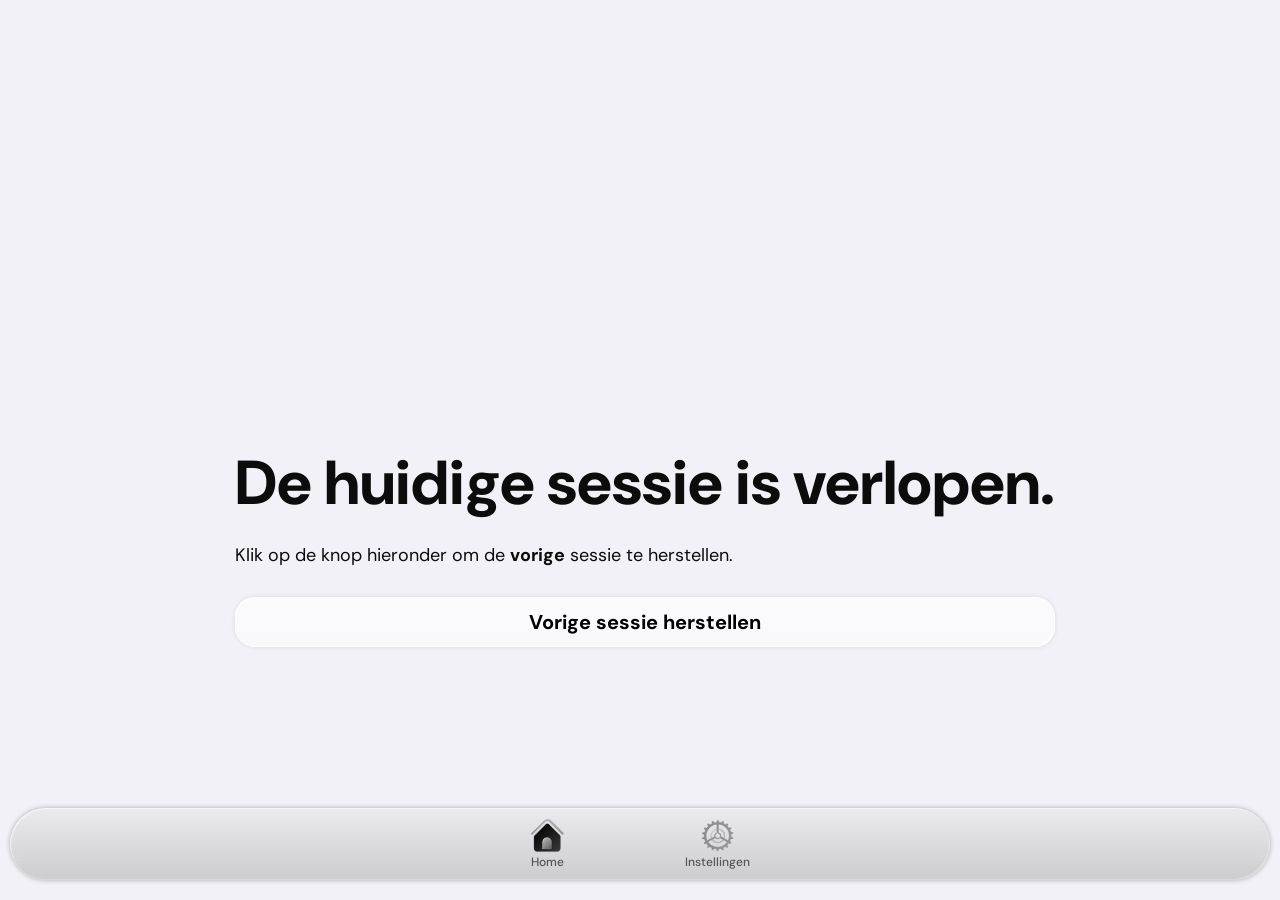
==== commit ad12cba0: "Update index.html" ====
--- a/app/index.html
+++ b/app/index.html
@@ -378,6 +378,20 @@
       </div>
     </div>
 
+    <div id="overlay-100" class="overlay-session" aria-hidden="true">
+      <div class="overlay-session-panel" role="dialog" aria-modal="true">
+        <div class="overlay-session-content">
+          <div class="overlay-session-header">
+            <div>
+              <div class="overlay-session-title"><div class="titel-session-img"></div><br>De huidige sessie is verlopen.</div>
+              <div class="overlay-session-subtitle">Klik op de knop hieronder om de <b>vorige</b> sessie te herstellen.</div>
+            <button class="overlay-session-close">Vorige sessie herstellen</button>
+            </div>
+          </div>
+        </div>
+      </div>
+    </div>
+
 </body>
 <script>
 function triggerAnimation() {
@@ -520,4 +534,36 @@
   });
 });
 </script>
+<script>
+document.addEventListener("DOMContentLoaded", () => {
+  const overlay = document.getElementById("overlay-100");
+  if (!overlay) return;
+
+  // ====== DATUM INSTELLEN ======
+  // Jaar, maand (0-based!), dag
+  const startDatum = new Date(2026, 1, 19); // 13 februari 2026
+  const eindDatum  = new Date(2027, 1, 19); // 20 februari 2026
+  // ==============================
+
+  const vandaag = new Date();
+
+  // Zet tijd op 00:00 zodat alleen datum telt
+  vandaag.setHours(0,0,0,0);
+
+  if (vandaag >= startDatum && vandaag <= eindDatum) {
+    overlay.classList.add("active");
+    overlay.setAttribute("aria-hidden", "false");
+  }
+});
+</script>
+<script>
+document.querySelector('.overlay-session-close')
+  ?.addEventListener('click', function () {
+    const overlay = document.getElementById("overlay-100");
+    if (!overlay) return;
+
+    overlay.classList.remove("active");
+    overlay.setAttribute("aria-hidden", "true");
+});
+</script>
 </html>
--- a/app/dark.css
+++ b/app/dark.css
@@ -37,10 +37,11 @@
   -ms-user-select: none; /* Internet Explorer/Edge */
   user-select: none; /* Standaard */
   -webkit-touch-callout: none; /* iOS callout (extra zekerheid) */
+  color: #fff;
 }
 
 .logo {
-  background-image: url('Assets/branding/logo_mainb_w1024.png');
+  background-image: url('assets/donkere\ modus/branding/logo_mainb_w1024.png');
   background-repeat: no-repeat;
   background-size: contain;
   aspect-ratio: 5.12 / 1;
@@ -59,6 +60,7 @@
     margin-bottom: clamp(15px, 2vh, 20px);
     font-family: 'DM Sans', sans-serif;
     flex-shrink: 0; /* Voorkom dat h1 verkleint */
+    color: #fff;
 }
 
 .nav {
@@ -72,14 +74,15 @@
     right: 10px;
     justify-content: center;
     align-items: center;
-    background: linear-gradient(180deg,rgba(220, 220, 220, 0.3) 0%, rgba(167, 167, 167, 0.5) 100%);
+    background: linear-gradient(180deg,rgba(130, 130, 130, 0.3) 0%, rgba(90, 90, 90, 0.5) 100%);
     border-radius: 50px;
     backdrop-filter: blur(4px);
-    box-shadow: 1px 1px 1px rgba(255, 255, 255, 0.6) inset, 
-              -1px -1px 1px rgba(255, 255, 255, 0.3) inset,
+    box-shadow: 1px 1px 1px rgba(255, 255, 255, 0.4) inset, 
+              -1px -1px 1px rgba(255, 255, 255, 0.1) inset,
               0px 0px 5px rgba(0, 0, 0, 0.3);
     position: fixed;
     z-index: 10;
+    color: #fff;
 }
 
 .nav-item {
@@ -104,19 +107,19 @@
 }
 
 .nav-item[data-nav-name="home"] {
-    background-image: url('Assets/icons/nav/home-inactive.png');
+    background-image: url('Assets/donkere\ modus/Icons/nav/home-inactive.png');
 }
 
 .nav-item[data-nav-name="settings"] {
-    background-image: url('Assets/icons/nav/settings-inactive.png');
+    background-image: url('Assets/donkere\ modus/Icons/nav/settings-inactive.png');
 }
 
 .nav-item[data-nav-name="home"][data-active="1"] {
-    background-image: url('Assets/icons/nav/home-active.png') !important;
+    background-image: url('Assets/donkere\ modus/Icons/nav/home-active.png') !important;
 }
 
 .nav-item[data-nav-name="settings"][data-active="1"] {
-    background-image: url('Assets/icons/nav/settings-active.png') !important;
+    background-image: url('Assets/donkere\ modus/Icons/nav/settings-active.png') !important;
 }
 
 .nav-button {
@@ -130,7 +133,7 @@
 .nav-label {
     font-size: clamp(10px, 2vw, 12px);
     font-weight: 500;
-    color: rgba(0, 0, 0, 0.6);
+    color: rgba(255, 255, 255, 0.6);
 }
 
 .main-content {
@@ -166,11 +169,11 @@
     justify-content: center;
     flex-direction: row;
     gap: 0;
-    background: linear-gradient(180deg,rgba(220, 220, 220, 0.3) 0%, rgba(167, 167, 167, 0.5) 100%);
+    background: linear-gradient(180deg,rgba(130, 130, 130, 0.3) 0%, rgba(90, 90, 90, 0.5) 100%);
     border-radius: 50px;
     padding: clamp(5px, 2vh, 10px);
-    box-shadow: 1px 1px 1px rgba(255, 255, 255, 0.9) inset, 
-              -1px -1px 1px rgba(255, 255, 255, 0.9) inset,
+    box-shadow: 1px 1px 1px rgba(255, 255, 255, 0.4) inset, 
+              -1px -1px 1px rgba(255, 255, 255, 0.1) inset,
               0px 0px 5px rgba(0, 0, 0, 0.1);
     backdrop-filter: blur(4px);
     position: fixed;
@@ -209,11 +212,6 @@
 }
 
 .dag-knop:active {
-    transform: scale(0.85);
-    filter: brightness(0.8);
-}
-
-.dag-knop:active {
     transform: scale(0.8);
     filter: brightness(0.8);
     transition: all 0.1s ease;
@@ -226,15 +224,23 @@
 }
 
 .lijst-item {
-    background: linear-gradient(180deg, rgba(255, 255, 255, 0.70) 0%, rgba(255, 255, 255, 0.50) 100%);
+    background: linear-gradient(180deg, rgba(64, 73, 112, 0.50) 0%, rgba(64, 73, 112, 0.30) 100%);
     display: flex;
     flex-direction: row;
     padding: clamp(10px, 2vh, 15px);
     border-radius: 20px;
     gap: clamp(10px, 2vw, 15px);
-    box-shadow: 1px 1px 1px rgba(255, 255, 255, 0.9) inset, 
-              -1px -1px 1px rgba(255, 255, 255, 0.9) inset,
-              0px 0px 5px rgba(0, 0, 0, 0.1);
+    box-shadow:
+      0 0px 10px rgba(0, 5, 48, 0.8),
+      inset 1px 1px 1px rgba(88, 93, 120, 0.9),
+      inset -1px -1px 1px rgba(88, 93, 120, 0.6);
+    transition: all .3s cubic-bezier(.3,.55,.01,.99);
+}
+
+.lijst-item:active {
+  transform: scale(1.05);
+  filter: brightness(1.2);
+  transition: all .1s ease;
 }
 
 .dag-img {
@@ -245,56 +251,56 @@
     border-radius: 15px;
     background-size: cover;
     background-repeat: no-repeat;
-    box-shadow: 1px 1px 1px rgba(255, 255, 255, 0.8) inset, 
-              -1px -1px 1px rgba(255, 255, 255, 0.4) inset;
+    box-shadow: 1px 1px 1px rgba(143, 137, 188, 0.8) inset, 
+              -1px -1px 1px rgba(52, 49, 66, 0.4) inset;
 }
 
 .dag-img[data-vak="sk"] {
-    background-image: url('Assets/icons/scheikunde.png');
+    background-image: url('assets/donkere\ modus/Icons/scheikunde.png');
 }
 
 .dag-img[data-vak="fa"] {
-    background-image: url('Assets/icons/frans.png');
+    background-image: url('assets/donkere\ modus/Icons/frans.png');
 }
 
 .dag-img[data-vak="la"] {
-    background-image: url('Assets/icons/latijn.png');
+    background-image: url('assets/donkere\ modus/Icons/latijn.png');
 }
 
 .dag-img[data-vak="du"] {
-    background-image: url('Assets/icons/duits.png');
+    background-image: url('assets/donkere\ modus/Icons/duits.png');
 }
 
 .dag-img[data-vak="gr"] {
-    background-image: url('Assets/icons/grieks.png');
+    background-image: url('assets/donkere\ modus/Icons/grieks.png');
 }
 
 .dag-img[data-vak="wi"] {
-    background-image: url('Assets/icons/wiskunde.png');
+    background-image: url('assets/donkere\ modus/Icons/wiskunde.png');
 }
 
 .dag-img[data-vak="ak"] {
-    background-image: url('Assets/icons/aardrijkskunde.png');
+    background-image: url('assets/donkere\ modus/Icons/aardrijkskunde.png');
 }
 
 .dag-img[data-vak="ec"] {
-    background-image: url('Assets/icons/economie.png');
+    background-image: url('assets/donkere\ modus/Icons/economie.png');
 }
 
 .dag-img[data-vak="ne"] {
-    background-image: url('Assets/icons/nederlands.png');
+    background-image: url('assets/donkere\ modus/Icons/nederlands.png');
 }
 
 .dag-img[data-vak="na"] {
-    background-image: url('Assets/icons/natuurkunde.png');
+    background-image: url('assets/donkere\ modus/Icons/natuurkunde.png');
 }
 
 .dag-img[data-vak="en"] {
-    background-image: url('Assets/icons/engels.png');
+    background-image: url('assets/donkere\ modus/Icons/engels.png');
 }
 
 .dag-img[data-vak="gs"] {
-    background-image: url('Assets/icons/geschiedenis.png');
+    background-image: url('assets/donkere\ modus/Icons/geschiedenis.png');
 }
 
 .lijst {
@@ -342,7 +348,7 @@
   display: flex;
   align-items: center;
   justify-content: center;
-  background: rgba(242, 241, 247, 1);
+  background: #0a0a0a;
   backdrop-filter: blur(4px);
   visibility: hidden;
   opacity: 0;
@@ -355,15 +361,13 @@
   opacity: 1;
 }
 .overlay-panel {
-  background: #f2f1f7;
+  background: #0a0a0a;
   position: absolute;
   top: 0;
   right: 0;
   left: 0;
   bottom: 0;
-  box-shadow: -1px -1px 0 0 rgba(255, 255, 255, 0.30) inset,
-              1px 1px 0 0 rgba(255, 255, 255, 0.50) inset;
-  color: #0c0c0c;
+  color: #fff;
   width: 100%;
   padding: 5px 5px;
   transform: translateX(100%);
@@ -382,18 +386,19 @@
 
 .overlay-header { display:flex; align-items:flex-start; justify-content:space-between; gap:12px; text-align:left; margin-top:10px; }
 .overlay-title { display: flex; align-items: center; gap: 8px; font-family: 'DM Sans', sans-serif; font-size: clamp(42px, 5vw, 62px); font-weight: 800; margin:0; margin-bottom: 20px; }
-.overlay-subtitle { font-family: 'DM Sans', sans-serif; font-size: 18px; color: rgba(0, 0, 0, 0.8); margin-top:6px; }
+.overlay-subtitle { font-family: 'DM Sans', sans-serif; font-size: 18px; color: rgba(255, 255, 255, 0.8); margin-top:6px; }
 .overlay-body { margin-top: 12px; display:flex; gap:20px; flex-wrap:wrap; height: 80px; margin-bottom: 30px;}
 .overlay-close {
-  background: linear-gradient(180deg, rgba(255, 255, 255, 0.70) 0%, rgba(255, 255, 255, 0.50) 100%);
+  background: linear-gradient(180deg, rgba(64, 73, 112, 0.50) 0%, rgba(64, 73, 112, 0.30) 100%);
   cursor: pointer;
   user-select: none;
   border-radius: 50%;
   transition: all 0.3s ease;
   border: none;
-  box-shadow: 1px 1px 1px rgba(255, 255, 255, 0.9) inset, 
-              -1px -1px 1px rgba(255, 255, 255, 0.9) inset,
-              0px 0px 5px rgba(0, 0, 0, 0.1);
+  box-shadow:
+      0 0px 10px rgba(0, 5, 48, 0.8),
+      inset 1px 1px 1px rgba(88, 93, 120, 0.9),
+      inset -1px -1px 1px rgba(88, 93, 120, 0.6);
   font-family: 'DM Sans', sans-serif;
   border-radius: 50%;
   font-weight: 700;
@@ -408,9 +413,10 @@
   gap: 8px;
 }
 
-.overlay-close:hover {
-    background: rgba(255, 255, 255, 0.7);
-    transform: scale(1.02);
+.overlay-close:active {
+  transform: scale(1.2);
+  filter: brightness(2.0);
+  transition: all .1s ease;
 }
 
 .overlay-content {
@@ -419,10 +425,11 @@
   margin: 16px;
 }
 .overlay-btn {
-  background: linear-gradient(180deg, rgba(255, 255, 255, 0.70) 0%, rgba(255, 255, 255, 0.50) 100%);
-  box-shadow: 1px 1px 1px rgba(255, 255, 255, 0.9) inset, 
-              -1px -1px 1px rgba(255, 255, 255, 0.9) inset,
-              0px 0px 5px rgba(0, 0, 0, 0.1);
+  background: linear-gradient(180deg, rgba(64, 73, 112, 0.50) 0%, rgba(64, 73, 112, 0.30) 100%);
+  box-shadow:
+      0 0px 10px rgba(0, 5, 48, 0.8),
+      inset 1px 1px 1px rgba(88, 93, 120, 0.9),
+      inset -1px -1px 1px rgba(88, 93, 120, 0.6);
   color: #000;
   border-radius: 18px;
   border: none;
@@ -438,6 +445,7 @@
   justify-content: space-between;
   align-items: center;
   padding: 15px;
+  color: #fff;
 }
 
 a {
@@ -473,7 +481,7 @@
   width: 36px;
   display: block;
   line-height: 0;
-  background: url('Assets/icons/ESC.png') center/cover no-repeat;
+  background: url('assets/donkere\ modus/Icons/ESC.png') center/cover no-repeat;
 }
 
 .quizlet-img {
@@ -487,67 +495,67 @@
   display: block;
   height: 36px;
   width: 36px;
-  background: url('Assets/icons/overlay/Magister.png') center/contain no-repeat;
+  background: url('assets/donkere\ modus/Icons/overlay/Magister.png') center/contain no-repeat;
 }
 
 .bestanden-img {
   display: block;
   height: 32px;
   width: 32px;
-  background: url('Assets/icons/overlay/bestanden.png') center/contain no-repeat;
+  background: url('assets/donkere\ modus/Icons/overlay/bestanden.png') center/contain no-repeat;
 }
 
 .titel-img[data-ticon="scheikunde"] {
-  background: url('Assets/icons/text/scheikunde.png') center/contain no-repeat;
+  background: url('assets/donkere\ modus/Icons/text/scheikunde.png') center/contain no-repeat;
 }
 
 .titel-img[data-ticon="latijn"] {
-  background: url('Assets/icons/text/latijn.png') center/contain no-repeat;
+  background: url('assets/donkere\ modus/Icons/text/latijn.png') center/contain no-repeat;
 }
 
 .titel-img[data-ticon="grieks"] {
-  background: url('Assets/icons/text/grieks.png') center/contain no-repeat;
+  background: url('assets/donkere\ modus/Icons/text/grieks.png') center/contain no-repeat;
 }
 
 .titel-img[data-ticon="aardrijkskunde"] {
-  background: url('Assets/icons/text/aardrijkskunde.png') center/contain no-repeat;
+  background: url('assets/donkere\ modus/Icons/text/aardrijkskunde.png') center/contain no-repeat;
 }
 
 .titel-img[data-ticon="nederlands"] {
-  background: url('Assets/icons/text/nederlands.png') center/contain no-repeat;
+  background: url('assets/donkere\ modus/Icons/text/nederlands.png') center/contain no-repeat;
 }
 
 .titel-img[data-ticon="geschiedenis"] {
-  background: url('Assets/icons/text/geschiedenis.png') center/contain no-repeat;
+  background: url('assets/donkere\ modus/Icons/text/geschiedenis.png') center/contain no-repeat;
 }
 
 .titel-img[data-ticon="frans"] {
-  background: url('Assets/icons/text/frans.png') center/contain no-repeat;
+  background: url('assets/donkere\ modus/Icons/text/frans.png') center/contain no-repeat;
 }
 
 .titel-img[data-ticon="duits"] {
-  background: url('Assets/icons/text/duits.png') center/contain no-repeat;
+  background: url('assets/donkere\ modus/Icons/text/duits.png') center/contain no-repeat;
 }
 
 .titel-img[data-ticon="wiskunde"] {
-  background: url('Assets/icons/text/wiskunde.png') center/contain no-repeat;
+  background: url('assets/donkere\ modus/Icons/text/wiskunde.png') center/contain no-repeat;
 }
 
 .titel-img[data-ticon="economie"] {
-  background: url('Assets/icons/text/economie.png') center/contain no-repeat;
+  background: url('assets/donkere\ modus/Icons/text/economie.png') center/contain no-repeat;
 }
 
 .titel-img[data-ticon="natuurkunde"] {
-  background: url('Assets/icons/text/natuurkunde.png') center/contain no-repeat;
+  background: url('assets/donkere\ modus/Icons/text/natuurkunde.png') center/contain no-repeat;
 }
 
 .titel-img[data-ticon="engels"] {
-  background: url('Assets/icons/text/engels.png') center/contain no-repeat;
+  background: url('assets/donkere\ modus/Icons/text/engels.png') center/contain no-repeat;
   transform: scale(0.7);
 }
 
 .titel-img[data-ticon="waarschuwing"] {
-  background: url('Assets/icons/waarschuwing.png') center/contain no-repeat;
+  background: url('assets/donkere\ modus/Icons/waarschuwing.png') center/contain no-repeat;
 }
 
 .titel-img {
@@ -562,10 +570,11 @@
 }
 
 .stngs-item {
-  background: linear-gradient(180deg, rgba(255, 255, 255, 0.70) 0%, rgba(255, 255, 255, 0.50) 100%);
-  box-shadow: 1px 1px 1px rgba(255, 255, 255, 0.9) inset, 
-              -1px -1px 1px rgba(255, 255, 255, 0.9) inset,
-              0px 0px 5px rgba(0, 0, 0, 0.1);
+  background: linear-gradient(180deg, rgba(64, 73, 112, 0.50) 0%, rgba(64, 73, 112, 0.30) 100%);
+  box-shadow:
+      0 0px 10px rgba(0, 5, 48, 0.8),
+      inset 1px 1px 1px rgba(88, 93, 120, 0.9),
+      inset -1px -1px 1px rgba(88, 93, 120, 0.6);
   display: flex;
   flex-direction: row;
   width: 100%;
@@ -583,17 +592,17 @@
     border-radius: 10px;
     background-size: cover;
     background-repeat: no-repeat;
-    box-shadow: 0.5px 0.5px 0.5px rgba(255, 255, 255, 0.8) inset, 
-              -0.5px -0.5px 0.5px rgba(255, 255, 255, 0.4) inset;
+    box-shadow: 1px 1px 1px rgba(143, 137, 188, 0.8) inset, 
+              -1px -1px 1px rgba(52, 49, 66, 0.4) inset;
     flex: 1;
 }
 
 .stngs-img[data-sicon="donkere-modus"] {
-    background-image: url('Assets/icons/donkeremodus.png');
+    background-image: url('Assets/donkere\ modus/Icons/donkeremodus.png');
 }
 
 .stngs-img[data-sicon="info"] {
-    background-image: url('Assets/icons/info.png');
+    background-image: url('Assets/donkere\ modus/Icons/info.png');
 }
 
 .stngs-title {
@@ -614,11 +623,11 @@
     flex-direction: row;
     gap: 10px;
     align-items: center;
-    color: rgba(0, 0, 0, 0.6);
+    color: rgba(255, 255, 255, 0.6);
 }
 
 .stngs-toggle {
-  background-image: url('Assets/icons/toggle.png');
+  background-image: url('Assets/donkere\ modus/Icons/toggle.png');
   background-size: contain;
   background-position: center;
   background-repeat: no-repeat;
@@ -633,4 +642,128 @@
   display: flex;
   flex-direction: column;
   gap: clamp(10px, 2vh, 15px);
+}
+
+.overlay-session {
+  position: fixed;
+  inset: 0;
+  display: flex;
+  align-items: center;
+  justify-content: center;
+  background: #0a0a0a;
+  backdrop-filter: blur(4px);
+  visibility: hidden;
+  opacity: 0;
+  transition: all .3s ease;
+  z-index: 9;
+  perspective: 1000px;
+}
+.overlay-session.active {
+  visibility: visible;
+  opacity: 1;
+}
+.overlay-session-panel {
+  background: #0a0a0a;
+  position: absolute;
+  top: 0;
+  right: 0;
+  left: 0;
+  bottom: 0;
+  color: #fff;
+  width: 100%;
+  padding: 5px 5px;
+  transform: translateX(100%);
+  border-radius: 50px;
+  height: 100%;
+  display: flex;
+  flex-direction: column;
+  transition: all .6s cubic-bezier(.3,.55,.01,.99);
+  overflow: auto;
+  overflow-X: hidden;
+  justify-content: center;
+}
+.overlay-session.active .overlay-session-panel { 
+  border-radius: 50px; 
+  transform: translateX(0); 
+}
+
+.overlay-session-header { display:flex; align-items: center; justify-content: center; gap:12px; text-align: left; margin-top:10px; }
+.overlay-session-title { flex-direction: column; display: flex; align-items: flex-start; gap: 8px; font-family: 'DM Sans', sans-serif; font-size: clamp(42px, 5vw, 62px); font-weight: 800; margin:0; margin-bottom: 20px; }
+.overlay-session-subtitle { font-family: 'DM Sans', sans-serif; font-size: 18px; color: rgba(255, 255, 255, 0.8); margin-top:6px; margin-bottom: 90px;}
+.overlay-session-body { margin-top: 12px; display:flex; gap:20px; flex-wrap:wrap; height: 80px; margin-bottom: 30px;}
+.overlay-session-close {
+  background: linear-gradient(180deg, rgba(64, 73, 112, 0.50) 0%, rgba(64, 73, 112, 0.30) 100%);
+  cursor: pointer;
+  user-select: none;
+  border-radius: 50%;
+  transition: all 0.3s ease;
+  border: none;
+  box-shadow:
+      0 0px 10px rgba(0, 5, 48, 0.8),
+      inset 1px 1px 1px rgba(88, 93, 120, 0.9),
+      inset -1px -1px 1px rgba(88, 93, 120, 0.6);
+  font-family: 'DM Sans', sans-serif;
+  border-radius: 20px;
+  font-weight: 700;
+  aspect-ratio: 1 / 1;
+  height: 50px;
+  width: 100%;
+  padding: 0 16px;
+  margin-top: 30px;
+  display: flex;
+  align-items: center;
+  justify-content: center;
+  gap: 8px;
+  color: #fff;
+  font-size: 20px;
+}
+
+.overlay-session-close:active {
+  transform: scale(1.1);
+  filter: brightness(2.0);
+  transition: all .1s ease;
+}
+
+.overlay-session-content {
+  display: flex;
+  flex-direction: column;
+  margin: 16px;
+}
+.overlay-session-btn {
+  background: linear-gradient(180deg, rgba(64, 73, 112, 0.50) 0%, rgba(64, 73, 112, 0.30) 100%);
+  box-shadow:
+      0 0px 10px rgba(0, 5, 48, 0.8),
+      inset 1px 1px 1px rgba(88, 93, 120, 0.9),
+      inset -1px -1px 1px rgba(88, 93, 120, 0.6);
+  color: #000;
+  border-radius: 18px;
+  border: none;
+  cursor: pointer;
+  font-weight: 700;
+  font-size: 16px;
+  font-family: 'DM Sans', sans-serif;
+  transition: all 0.3s cubic-bezier(0,0,.47,1.15);
+  width: 100px;
+  height: 100%;
+  display: flex;
+  flex-direction: column;
+  justify-content: space-between;
+  align-items: center;
+  padding: 15px;
+  color: #fff;
+}
+
+.titel-session-img {
+  background: url('Assets/donkere\ modus/Icons/SESSION_EXPIRED.png') center/contain no-repeat;
+}
+
+.titel-session-img {
+  aspect-ratio: 1 / 1;
+  width: clamp(80px, 6vw, 100px);
+  height: auto;
+  background-size: contain;
+  background-repeat: no-repeat;
+  background-position: center;
+  display: block;
+  flex-shrink: 0;
 }
--- a/app/light.css
+++ b/app/light.css
@@ -235,6 +235,13 @@
     box-shadow: 1px 1px 1px rgba(255, 255, 255, 0.9) inset, 
               -1px -1px 1px rgba(255, 255, 255, 0.9) inset,
               0px 0px 5px rgba(0, 0, 0, 0.1);
+    transition: all .3s cubic-bezier(.3,.55,.01,.99);
+}
+
+.lijst-item:active {
+  transform: scale(1.05);
+  filter: brightness(1.2);
+  transition: all .1s ease;
 }
 
 .dag-img {
@@ -408,9 +415,10 @@
   gap: 8px;
 }
 
-.overlay-close:hover {
-    background: rgba(255, 255, 255, 0.7);
-    transform: scale(1.02);
+.overlay-close:active {
+  transform: scale(1.05);
+  filter: brightness(1.2);
+  transition: all .1s ease;
 }
 
 .overlay-content {
@@ -633,4 +641,125 @@
   display: flex;
   flex-direction: column;
   gap: clamp(10px, 2vh, 15px);
+}
+
+.overlay-session {
+  position: fixed;
+  inset: 0;
+  display: flex;
+  align-items: center;
+  justify-content: center;
+  background: rgba(242, 241, 247, 1);
+  backdrop-filter: blur(4px);
+  visibility: hidden;
+  opacity: 0;
+  transition: all .3s ease;
+  z-index: 9;
+  perspective: 1000px;
+}
+.overlay-session.active {
+  visibility: visible;
+  opacity: 1;
+}
+.overlay-session-panel {
+  background: #f2f1f7;
+  position: absolute;
+  top: 0;
+  right: 0;
+  left: 0;
+  bottom: 0;
+  color: #0c0c0c;
+  width: 100%;
+  padding: 5px 5px;
+  transform: scale(2.0);
+  border-radius: 50px;
+  height: 100%;
+  display: flex;
+  flex-direction: column;
+  transition: all .6s cubic-bezier(.3,.55,.01,.99);
+  overflow: auto;
+  overflow-X: hidden;
+  justify-content: center;
+}
+.overlay-session.active .overlay-session-panel { 
+  border-radius: 50px; 
+  transform: scale(1.0); 
+}
+
+.overlay-session-header { display:flex; align-items: center; justify-content: center; gap:12px; text-align: left; margin-top:10px; }
+.overlay-session-title { flex-direction: column; display: flex; align-items: flex-start; gap: 8px; font-family: 'DM Sans', sans-serif; font-size: clamp(42px, 5vw, 62px); font-weight: 800; margin:0; margin-bottom: 20px; }
+.overlay-subtitle { font-family: 'DM Sans', sans-serif; font-size: 18px; color: rgba(0, 0, 0, 0.8); margin-top:6px; }
+.overlay-session-body { margin-top: 12px; display:flex; gap:20px; flex-wrap:wrap; height: 80px; margin-bottom: 30px;}
+.overlay-session-close {
+  background: linear-gradient(180deg, rgba(255, 255, 255, 0.70) 0%, rgba(255, 255, 255, 0.50) 100%);
+  cursor: pointer;
+  user-select: none;
+  border-radius: 50%;
+  transition: all 0.3s ease;
+  border: none;
+  box-shadow: 1px 1px 1px rgba(255, 255, 255, 0.9) inset, 
+              -1px -1px 1px rgba(255, 255, 255, 0.9) inset,
+              0px 0px 5px rgba(0, 0, 0, 0.1);
+  font-family: 'DM Sans', sans-serif;
+  border-radius: 20px;
+  font-weight: 700;
+  aspect-ratio: 1 / 1;
+  height: 50px;
+  width: 100%;
+  padding: 0 16px;
+  margin-top: 30px;
+  display: flex;
+  align-items: center;
+  justify-content: center;
+  gap: 8px;
+  font-size: 20px;
+}
+
+.overlay-close:active {
+  transform: scale(1.05);
+  filter: brightness(1.2);
+  transition: all .1s ease;
+}
+
+.overlay-session-content {
+  display: flex;
+  flex-direction: column;
+  margin: 16px;
+}
+.overlay-session-btn {
+  background: linear-gradient(180deg, rgba(255, 255, 255, 0.70) 0%, rgba(255, 255, 255, 0.50) 100%);
+  box-shadow: 1px 1px 1px rgba(255, 255, 255, 0.9) inset, 
+              -1px -1px 1px rgba(255, 255, 255, 0.9) inset,
+              0px 0px 5px rgba(0, 0, 0, 0.1);
+  color: #000;
+  border-radius: 18px;
+  border: none;
+  cursor: pointer;
+  font-weight: 700;
+  font-size: 16px;
+  font-family: 'DM Sans', sans-serif;
+  transition: all 0.3s cubic-bezier(0,0,.47,1.15);
+  width: 100px;
+  height: 100%;
+  display: flex;
+  flex-direction: column;
+  justify-content: space-between;
+  align-items: center;
+  padding: 15px;
+  color: #fff;
+}
+
+.titel-session-img {
+  background: url('Assets/icons/SESSION_EXPIRED.png') center/contain no-repeat;
+}
+
+.titel-session-img {
+  aspect-ratio: 1 / 1;
+  width: clamp(80px, 6vw, 100px);
+  height: auto;
+  background-size: contain;
+  background-repeat: no-repeat;
+  background-position: center;
+  display: block;
+  flex-shrink: 0;
 }
